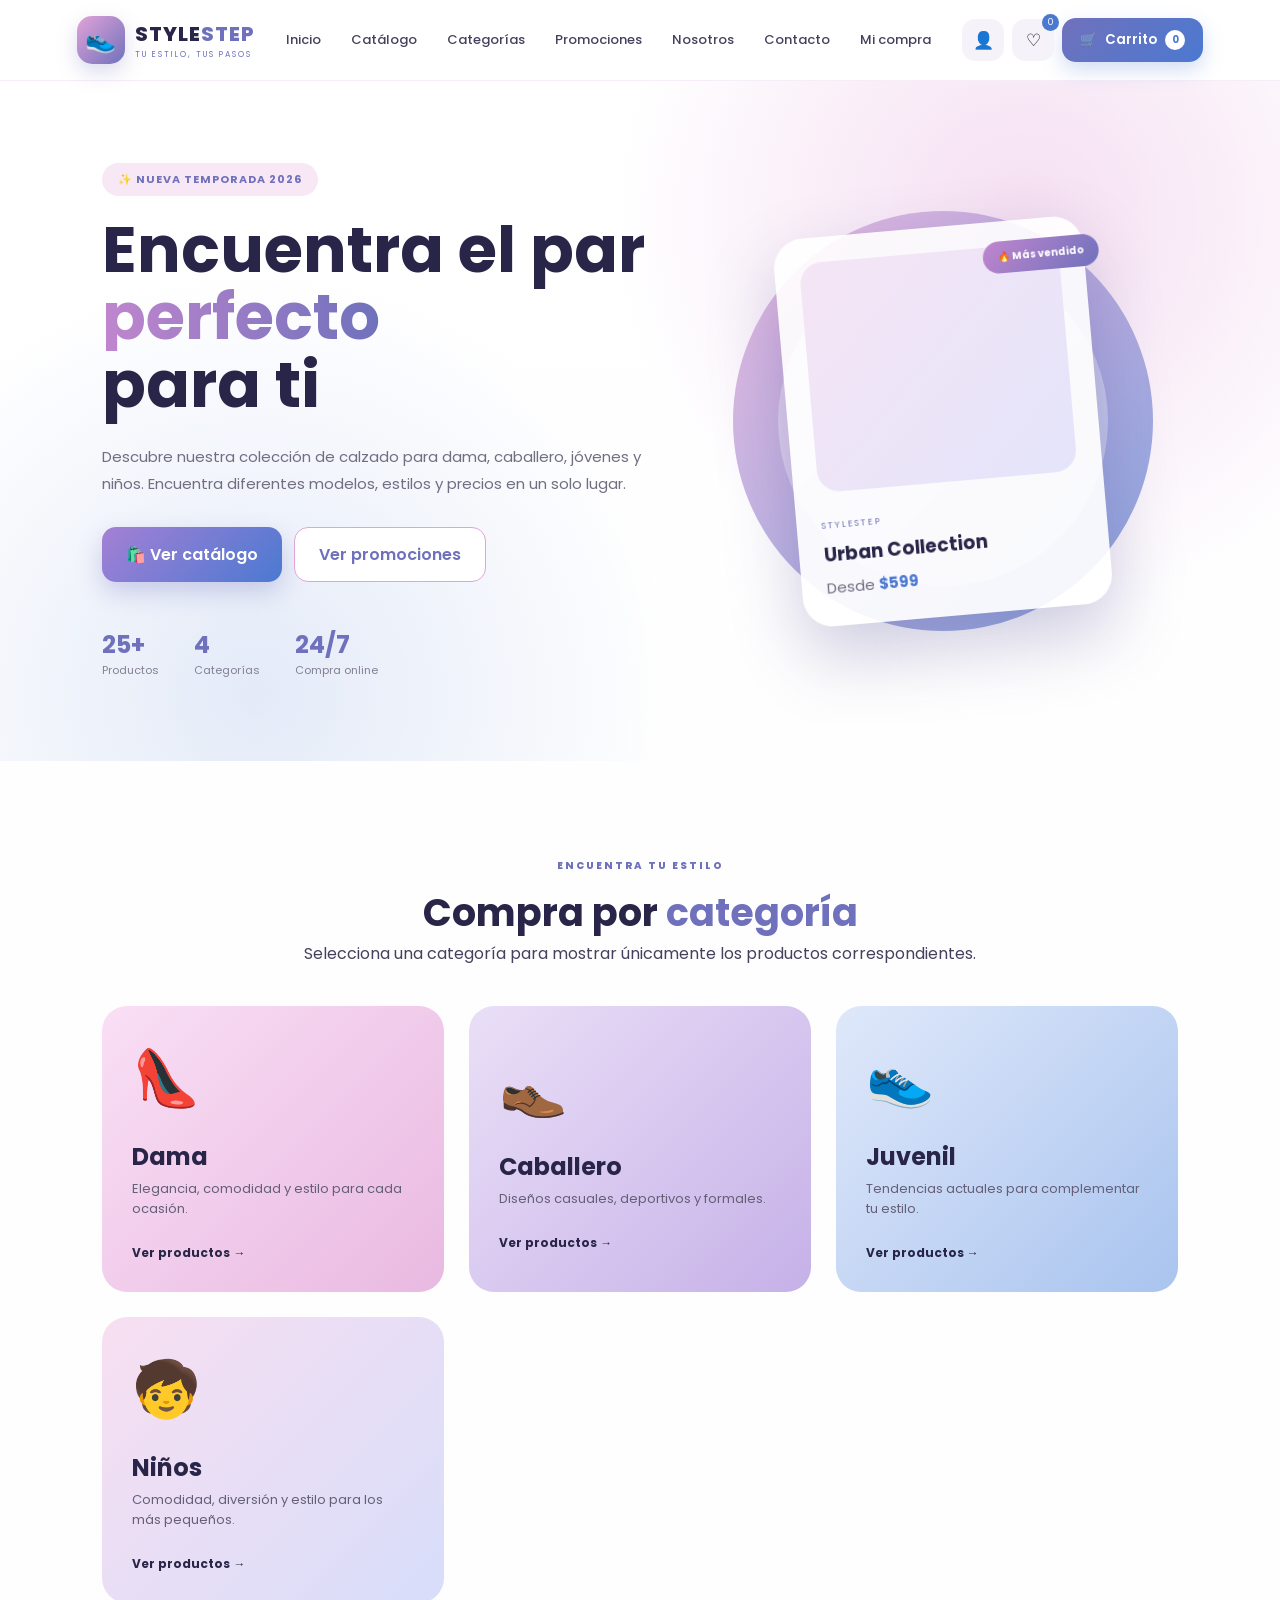
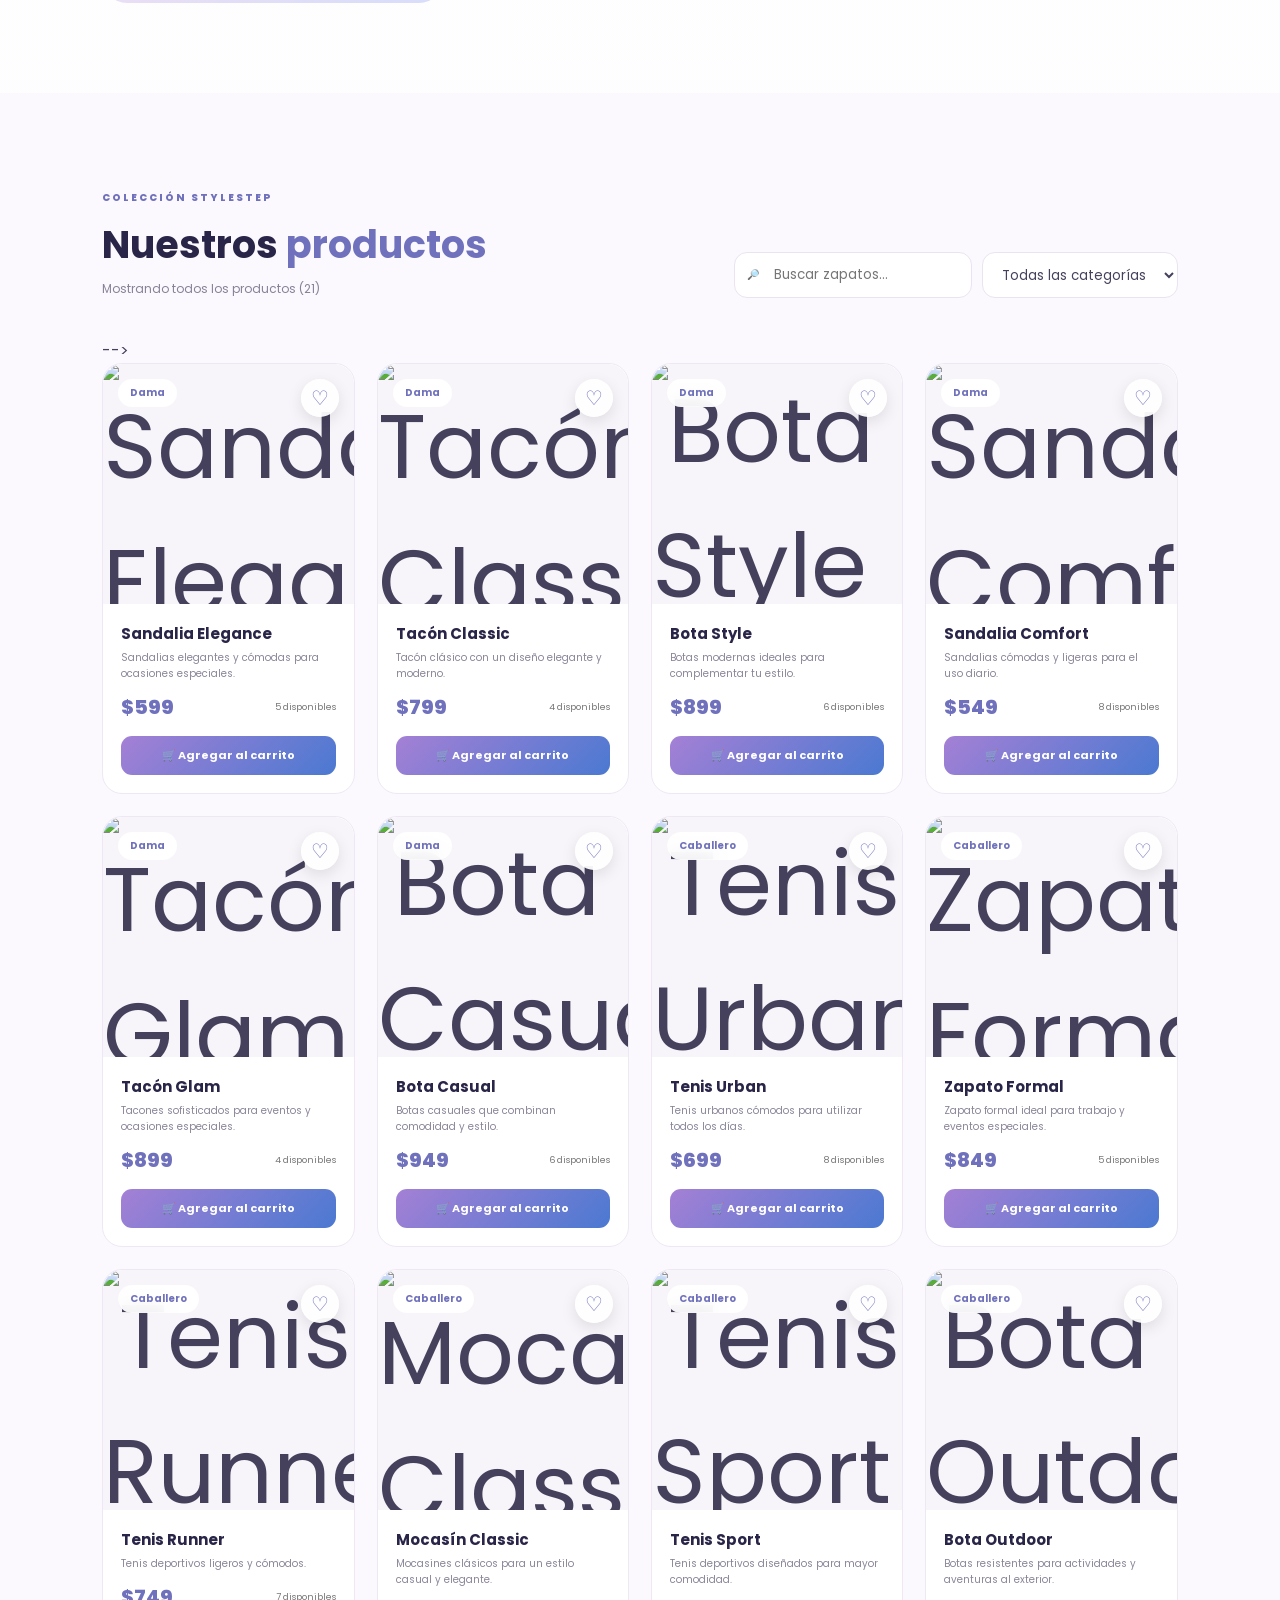
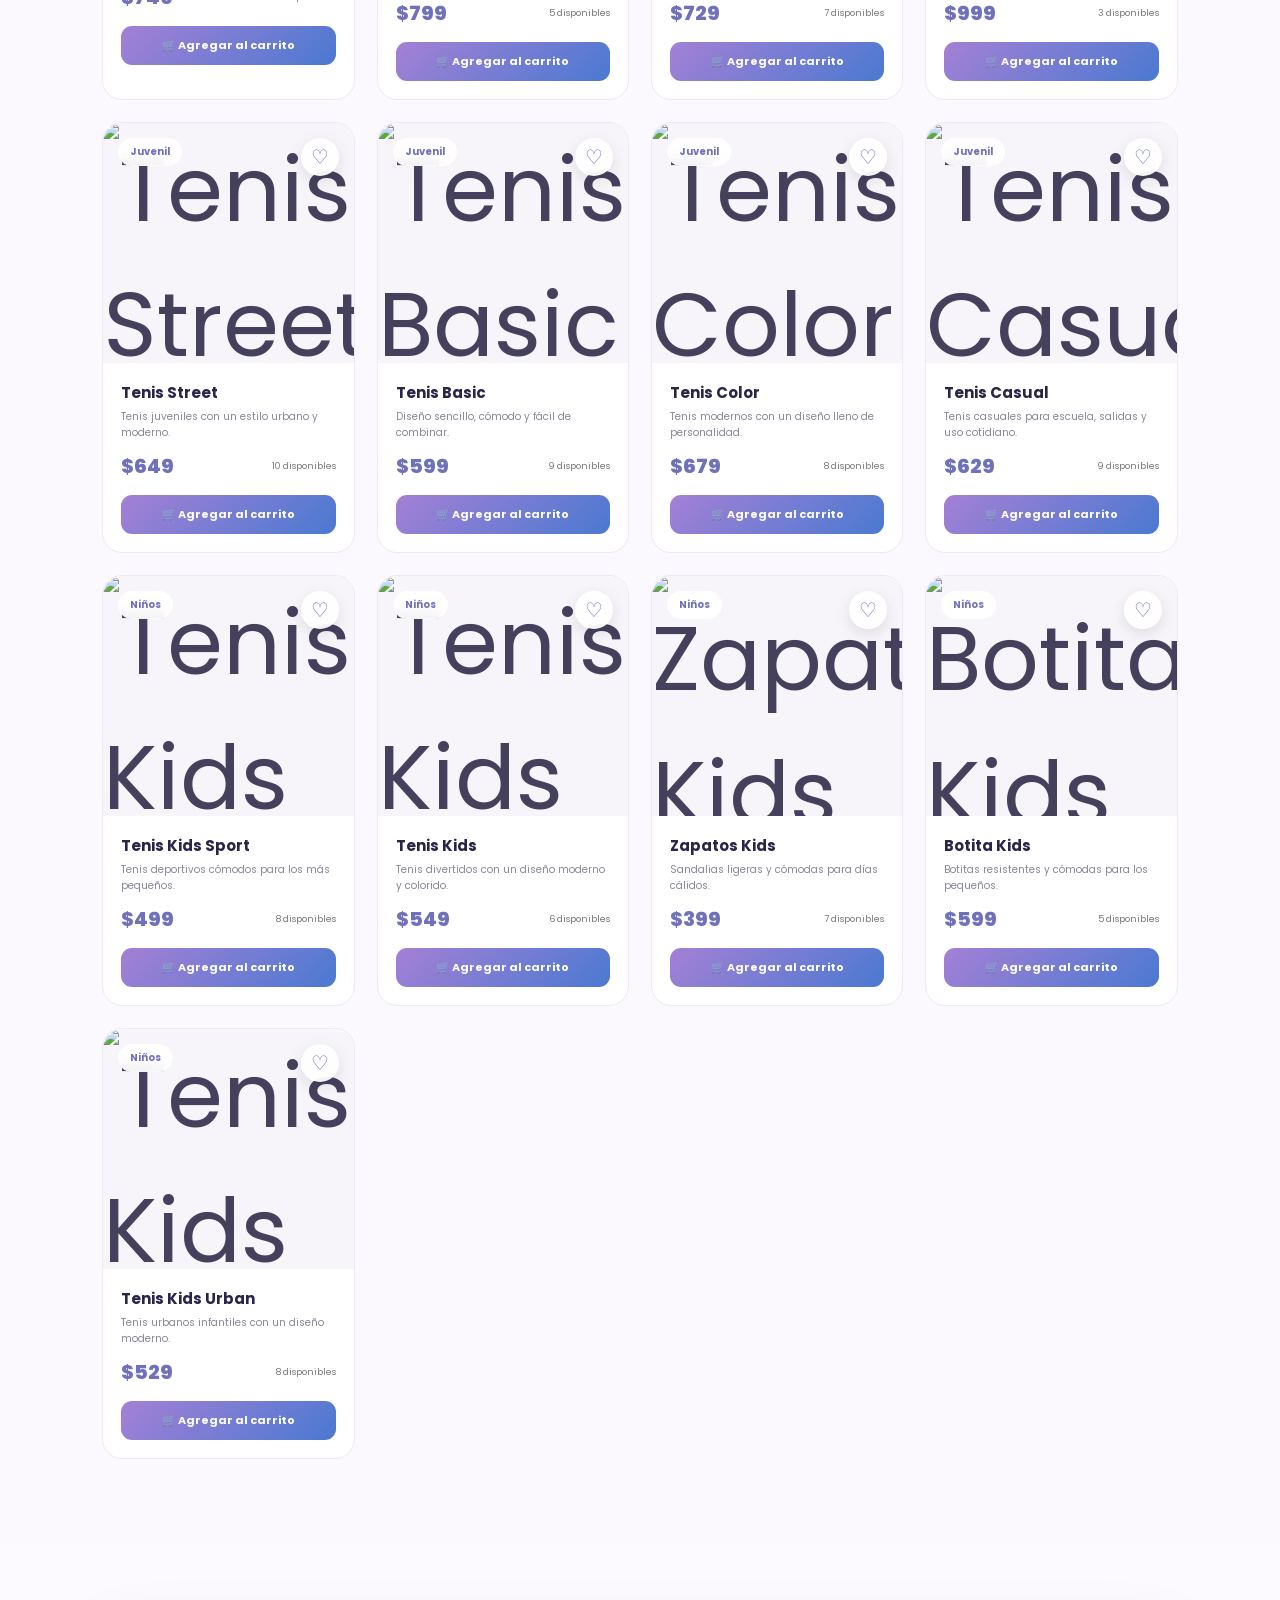
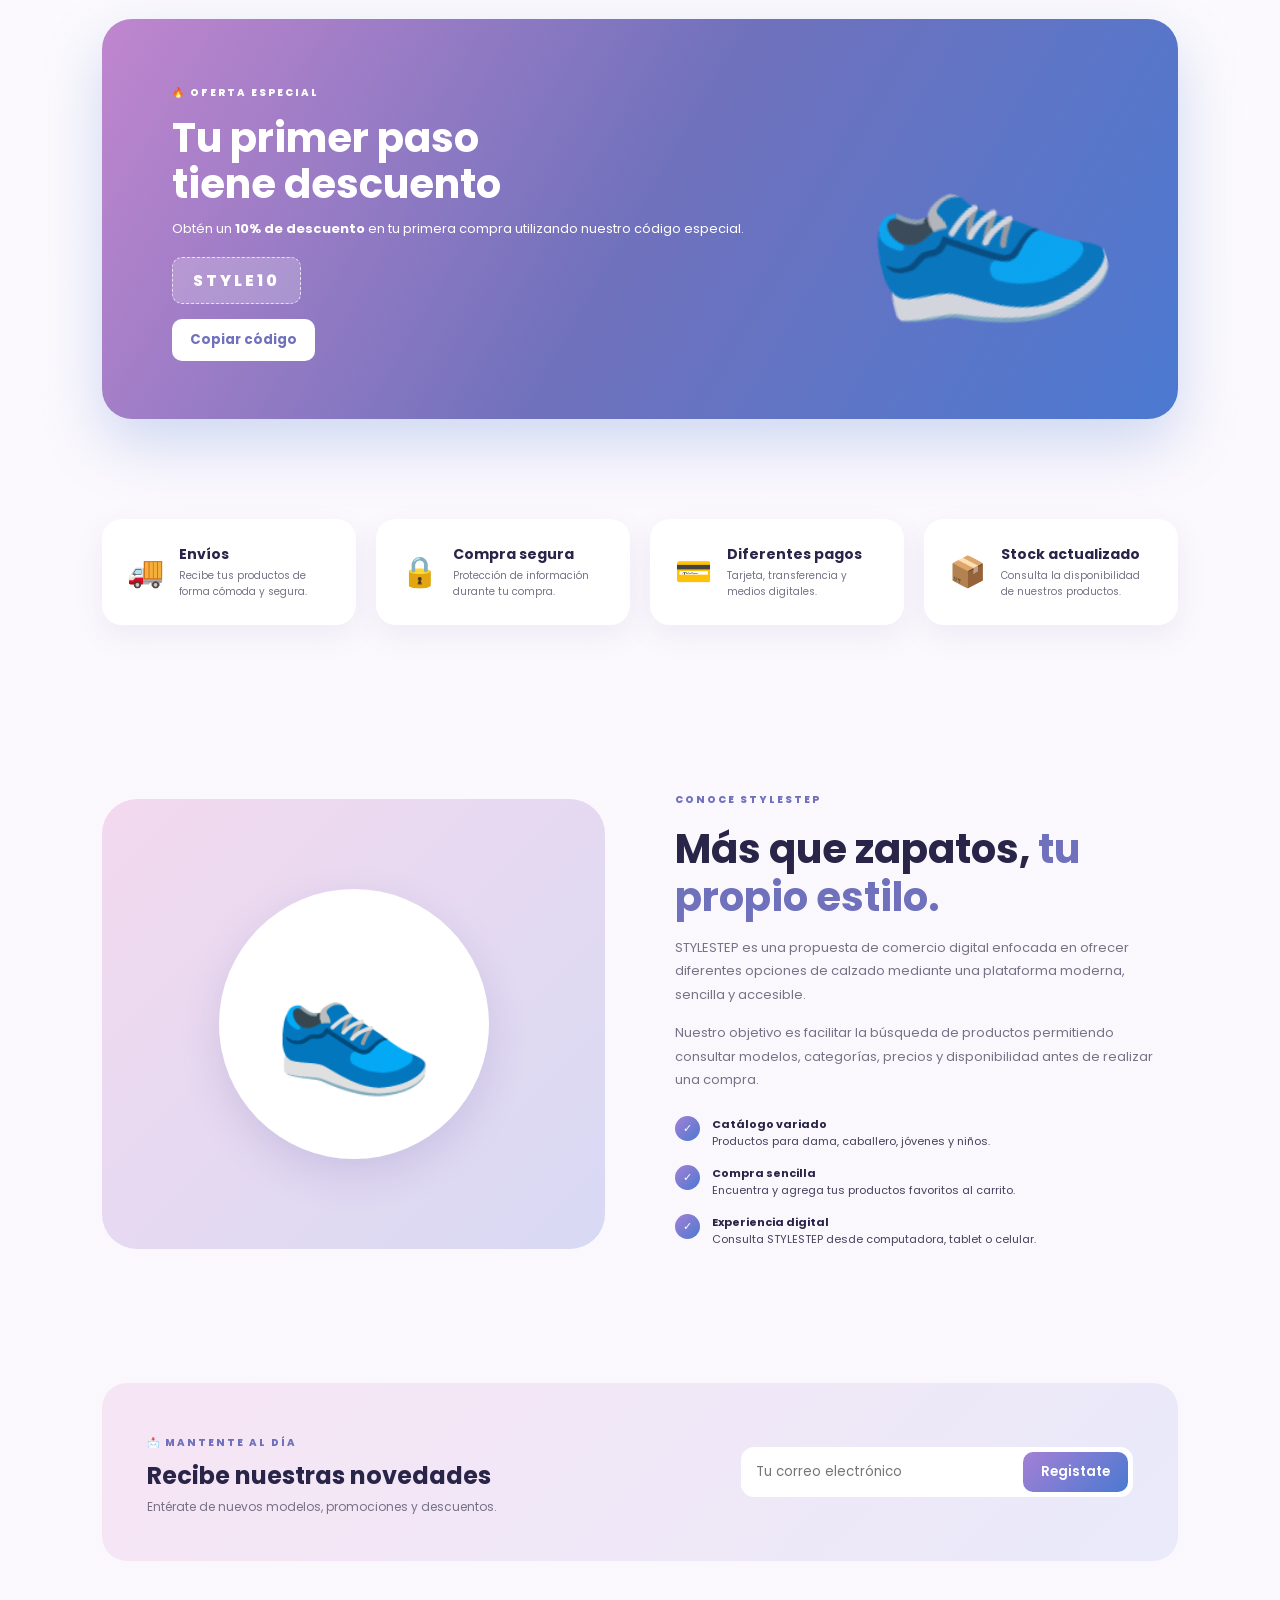
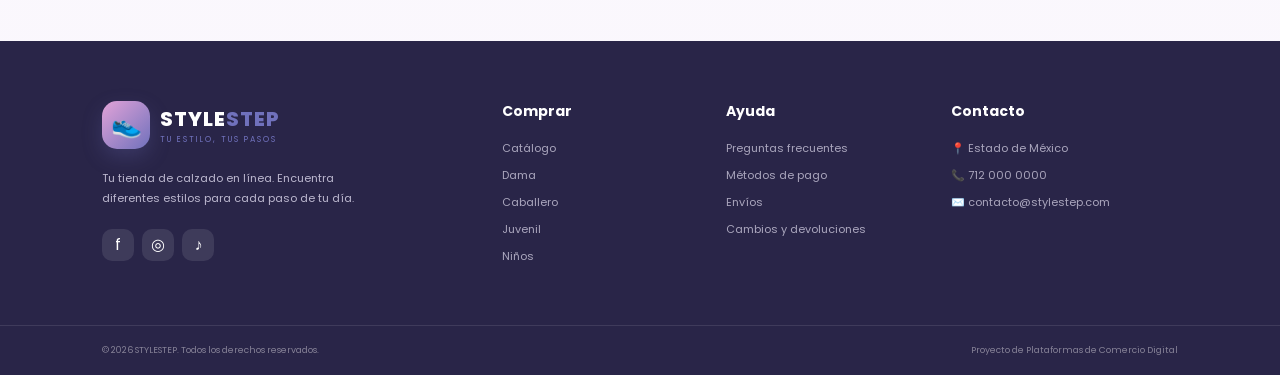
==== index.html @ c997a4f0 "Agrega seccion de seguimiento de compras" ====
<!DOCTYPE html>
<html lang="es">

<head>
    <meta charset="UTF-8">
    <meta name="viewport" content="width=device-width, initial-scale=1.0">

    <title>STYLESTEP | Tu estilo, tus pasos</title>

    <!-- CSS -->
    <link rel="stylesheet" href="style.css">

    <!-- Fuente -->
    <link rel="preconnect" href="https://fonts.googleapis.com">
    <link rel="preconnect" href="https://fonts.gstatic.com" crossorigin>

    <link
        href="https://fonts.googleapis.com/css2?family=Poppins:wght@300;400;500;600;700;800&display=swap"
        rel="stylesheet"
    >
</head>

<body>

<!-- HEADER -->

<header class="header">

    <div class="logo">

        <span class="logo-icon">
            👟
        </span>

        <div>
            <h1>
                STYLE<span>STEP</span>
            </h1>

            <small>
                TU ESTILO, TUS PASOS
            </small>
        </div>

    </div>

    <!-- MENÚ -->

    <nav class="menu">

        <a href="#inicio">
            Inicio
        </a>

        <a href="#catalogo"
           onclick="filtrarCategoria('Todos')">
            Catálogo
        </a>

        <a href="#categorias">
            Categorías
        </a>

        <a href="#promociones">
            Promociones
        </a>

        <a href="#nosotros">
            Nosotros
        </a>

        <a href="#contacto">
            Contacto
        </a>

        <a href="seguimiento.html">
            Mi compra
        </a>

    </nav>

    <!-- ACCIONES -->

    <div class="header-actions">

        <button
            class="icon-btn"
            onclick="mostrarCuenta()"
            title="Mi cuenta">
            👤
        </button>

        <button
            class="icon-btn"
            onclick="mostrarFavoritos()"
            title="Favoritos">
            ♡
            <span id="contadorFavoritos">
                0
            </span>

        </button>

        <button
            class="cart-btn"
            onclick="abrirCarrito()">
            🛒
            <span>
                Carrito
            </span>

            <b id="contadorCarrito">
                0
            </b>

        </button>

    </div>

</header>

<!--HERO / INICIO-->

<section class="hero" id="inicio">

    <div class="hero-content">

        <span class="hero-tag">
            ✨ NUEVA TEMPORADA 2026
        </span>

        <h2>

            Encuentra el par

            <span>
                perfecto
            </span>

            para ti

        </h2>

        <p>

            Descubre nuestra colección de calzado para dama,
            caballero, jóvenes y niños. Encuentra diferentes
            modelos, estilos y precios en un solo lugar.

        </p>

        <div class="hero-buttons">

            <a
                href="#catalogo"
                class="btn-primary"
                onclick="filtrarCategoria('Todos')">

                🛍️ Ver catálogo

            </a>

            <a
                href="#promociones"
                class="btn-secondary">

                Ver promociones

            </a>

        </div>

        <div class="hero-info">

            <div>

                <strong>
                    25+
                </strong>

                <span>
                    Productos
                </span>

            </div>

            <div>

                <strong>
                    4
                </strong>

                <span>
                    Categorías
                </span>

            </div>
            <div>

                <strong>
                    24/7
                </strong>

                <span>
                    Compra online
                </span>

            </div>

        </div>

    </div>

    <!-- IMAGEN PRINCIPAL -->

    <div class="hero-image">

        <div class="circle circle-one"></div>

        <div class="circle circle-two"></div>

        <div class="shoe-card">

            <span class="floating-tag">
                🔥 Más vendido
            </span>

            <div class="shoe-placeholder">

            </div>

            <div class="shoe-info">

                <small>
                    STYLESTEP
                </small>

                <h3>
                    Urban Collection
                </h3>

                <p>
                    Desde
                    <strong>
                        $599
                    </strong>
                </p>

            </div>

        </div>

    </div>

</section>

<!-- =====================================================
     CATEGORÍAS
===================================================== -->

<section
    class="categories"
    id="categorias">

    <div class="section-title">

        <span>
            ENCUENTRA TU ESTILO
        </span>

        <h2>

            Compra por

            <strong>
                categoría
            </strong>

        </h2>

        <p>
            Selecciona una categoría para mostrar únicamente
            los productos correspondientes.
        </p>

    </div>

    <div class="category-grid">

        <!-- ================= DAMA ================= -->

        <button
            class="category-card category-pink"
            onclick="filtrarCategoria('Dama')">

            <div class="category-icon">
                👠
            </div>

            <h3>
                Dama
            </h3>

            <p>
                Elegancia, comodidad y estilo
                para cada ocasión.
            </p>

            <span>
                Ver productos →
            </span>

        </button>

        <!-- ================= CABALLERO ================= -->

        <button
            class="category-card category-purple"
            onclick="filtrarCategoria('Caballero')">

            <div class="category-icon">
                👞
            </div>

            <h3>
                Caballero
            </h3>

            <p>
                Diseños casuales, deportivos
                y formales.
            </p>

            <span>
                Ver productos →
            </span>

        </button>

        <!-- ================= JUVENIL ================= -->

        <button
            class="category-card category-blue"
            onclick="filtrarCategoria('Juvenil')">

            <div class="category-icon">
                👟
            </div>

            <h3>
                Juvenil
            </h3>

            <p>
                Tendencias actuales para
                complementar tu estilo.
            </p>

            <span>
                Ver productos →
            </span>

        </button>

        <!-- ================= NIÑOS ================= -->

        <button
            class="category-card category-kids"
            onclick="filtrarCategoria('Niños')">

            <div class="category-icon">
                🧒
            </div>

            <h3>
                Niños
            </h3>

            <p>
                Comodidad, diversión y estilo
                para los más pequeños.
            </p>

            <span>
                Ver productos →
            </span>

        </button>


    </div>

</section>

<!-- =====================================================
     CATÁLOGO
===================================================== -->
<section
    class="catalog-section"
    id="catalogo">


    <div class="section-heading">

        <div>

            <span>
                COLECCIÓN STYLESTEP
            </span>

            <h2>

                Nuestros

                <strong>
                    productos
                </strong>

            </h2>

            <!-- Aquí JavaScript mostrará la categoría -->

            <p id="categoriaActual">

                Mostrando todos los productos

            </p>

        </div>

        <div class="catalog-tools">

            <!-- BUSCADOR -->

            <div class="search-box">

                <span>
                    🔎
                </span>

                <input
                    type="text"
                    id="buscador"
                    placeholder="Buscar zapatos..."
                    onkeyup="buscarProducto()"
                >

            </div>

            <!-- SELECT CATEGORÍAS -->

            <select
                id="filtroCategoria"
                onchange="filtrarProductos()">
                <option value="Todos">
                    Todas las categorías
                </option>


                <option value="Dama">
                    Dama
                </option>

                <option value="Caballero">
                    Caballero
                </option>


                <option value="Juvenil">
                    Juvenil
                </option>

                <option value="Niños">
                    Niños
                </option>

            </select>

        </div>

    </div>

    -->

    <div
        class="products-grid"
        id="productos">

    </div>

</section>

<!-- =====================================================
     PROMOCIONES
===================================================== -->

<section
    class="promo-section"
    id="promociones">


    <div class="promo-content">

        <span>
            🔥 OFERTA ESPECIAL
        </span>

        <h2>

            Tu primer paso

            <strong>
                tiene descuento
            </strong>

        </h2>

        <p>

            Obtén un

            <b>
                10% de descuento
            </b>

            en tu primera compra utilizando
            nuestro código especial.

        </p>

        <div class="promo-code">

            STYLE10

        </div>

        <button
            class="btn-white"
            onclick="copiarCodigo()">

            Copiar código

        </button>

    </div>


    <div class="promo-shape">

        👟

    </div>

</section>

<!-- =====================================================
     BENEFICIOS
===================================================== -->

<section class="beneficios">

    <div class="beneficio">

        <span>
            🚚
        </span>

        <div>

            <h3>
                Envíos
            </h3>

            <p>
                Recibe tus productos de forma
                cómoda y segura.
            </p>

        </div>

    </div>

    <div class="beneficio">

        <span>
            🔒
        </span>

        <div>

            <h3>
                Compra segura
            </h3>

            <p>
                Protección de información
                durante tu compra.
            </p>

        </div>

    </div>

    <div class="beneficio">

        <span>
            💳
        </span>

        <div>

            <h3>
                Diferentes pagos
            </h3>

            <p>
                Tarjeta, transferencia y
                medios digitales.
            </p>

        </div>

    </div>

    <div class="beneficio">

        <span>
            📦
        </span>

        <div>

            <h3>
                Stock actualizado
            </h3>

            <p>
                Consulta la disponibilidad
                de nuestros productos.
            </p>

        </div>

    </div>

</section>
<!-- =====================================================
     NOSOTROS
===================================================== -->
<section
    class="about-section"
    id="nosotros">

    <div class="about-image">

        <div class="about-circle">

            👟

        </div>

    </div>

    <div class="about-content">

        <span>
            CONOCE STYLESTEP
        </span>

        <h2>

            Más que zapatos,

            <strong>
                tu propio estilo.
            </strong>

        </h2>

        <p>

            STYLESTEP es una propuesta de comercio digital
            enfocada en ofrecer diferentes opciones de
            calzado mediante una plataforma moderna,
            sencilla y accesible.

        </p>
        <p>

            Nuestro objetivo es facilitar la búsqueda de
            productos permitiendo consultar modelos,
            categorías, precios y disponibilidad antes
            de realizar una compra.

        </p>

        <div class="about-features">

           <div>

                <span>
                    ✓
                </span>

                <p>

                    <strong>
                        Catálogo variado
                    </strong>

                    Productos para dama, caballero,
                    jóvenes y niños.

                </p>

            </div>

            <div>

                <span>
                    ✓
                </span>

                <p>

                    <strong>
                        Compra sencilla
                    </strong>

                    Encuentra y agrega tus productos
                    favoritos al carrito.

                </p>

            </div>
            <div>

                <span>
                    ✓
                </span>

                <p>

                    <strong>
                        Experiencia digital
                    </strong>

                    Consulta STYLESTEP desde computadora,
                    tablet o celular.

                </p>

            </div>


        </div>

    </div>

</section>
<!-- =====================================================
     NEWSLETTER
===================================================== -->

<section class="newsletter">

    <div>

        <span>
            📩 MANTENTE AL DÍA
        </span>

        <h2>
            Recibe nuestras novedades
        </h2>


        <p>

            Entérate de nuevos modelos,
            promociones y descuentos.

        </p>

    </div>

    <form
        onsubmit="suscribirse(event)">

        <input
            type="email"
            id="correoNewsletter"
            placeholder="Tu correo electrónico"
            required
        >
        <button type="submit">

            Registate 

        </button>

    </form>

</section>

<!-- =====================================================
     FOOTER
===================================================== -->

<footer id="contacto">

    <div class="footer-main">

        <!-- MARCA -->

        <div class="footer-brand">

            <div class="logo footer-logo">

                <span class="logo-icon">
                    👟
                </span>

                <div>

                    <h1>
                        STYLE<span>STEP</span>
                    </h1>

                    <small>
                        TU ESTILO, TUS PASOS
                    </small>

                </div>

            </div>
            <p>

                Tu tienda de calzado en línea.
                Encuentra diferentes estilos para
                cada paso de tu día.

            </p>
            <div class="socials">

                <a href="#" title="Facebook">
                    f
                </a>

                <a href="#" title="Instagram">
                    ◎
                </a>

                <a href="#" title="TikTok">
                    ♪
                </a>

            </div>
        </div>
        <!-- COMPRAR -->

        <div class="footer-column">

            <h3>
                Comprar
            </h3>

            <a
                href="#catalogo"
                onclick="filtrarCategoria('Todos')">

                Catálogo

            </a>

            <a
                href="#catalogo"
                onclick="filtrarCategoria('Dama')">

                Dama

            </a>
            <a
                href="#catalogo"
                onclick="filtrarCategoria('Caballero')">

                Caballero

            </a>
            <a
                href="#catalogo"
                onclick="filtrarCategoria('Juvenil')">

                Juvenil

            </a>
            <a
                href="#catalogo"
                onclick="filtrarCategoria('Niños')">

                Niños

            </a>

        </div>

        <!-- AYUDA -->

        <div class="footer-column">

            <h3>
                Ayuda
            </h3>

            <a href="#">
                Preguntas frecuentes
            </a>

            <a href="#">
                Métodos de pago
            </a>

            <a href="#">
                Envíos
            </a>

            <a href="#">
                Cambios y devoluciones
            </a>

        </div>
        <!-- CONTACTO -->

        <div class="footer-column">

            <h3>
                Contacto
            </h3>

            <p>
                📍 Estado de México
            </p>

            <p>
                📞 712 000 0000
            </p>

            <p>
                ✉️ contacto@stylestep.com
            </p>

        </div>
    </div>

    <div class="footer-bottom">

        <p>

            © 2026 STYLESTEP.
            Todos los derechos reservados.

        </p>

        <p>

            Proyecto de Plataformas
            de Comercio Digital

        </p>

    </div>


</footer>
<!-- =====================================================
     FONDO OSCURO DEL CARRITO
===================================================== -->
<div
    class="overlay"
    id="overlay"
    onclick="cerrarCarrito()">

</div>
<aside
    class="cart-sidebar"
    id="cartSidebar">


    <div class="cart-header">
        <div>

            <span>
                🛒
            </span>

            <h2>
                Mi carrito
            </h2>

        </div>


        <button
            onclick="cerrarCarrito()">

            ×

        </button>
    </div>

    <div
        class="cart-items"
        id="cartItems">

        <div class="empty-cart">

            <span>
                🛒
            </span>

            <h3>
                Tu carrito está vacío
            </h3>

            <p>
                Agrega algunos productos para comenzar.
            </p>

        </div>

    </div>

    <div class="cart-footer">
        <div class="cart-total">

            <span>
                Total
            </span>

            <strong id="cartTotal">
                $0.00
            </strong>

        </div>
        <button
            class="checkout-btn"
            onclick="finalizarCompra()">

            Continuar compra →

        </button>
    </div>
</aside>
<!-- =====================================================
     MODAL CUENTA
===================================================== -->
<div class="modal" id="modalCuenta">
  <div class="modal-content cuenta-modal">
    <button class="modal-close" onclick="cerrarCuenta()" aria-label="Cerrar">×</button>
    <div class="modal-icon">👤</div>
    <h2>Mi cuenta</h2>
    <p id="cuentaDescripcion">Crea tu cuenta o inicia sesión para consultar tus compras.</p>

    <div id="cuentaAcceso">
      <div class="cuenta-tabs">
        <button type="button" class="cuenta-tab active" id="tabLogin" onclick="mostrarFormularioCuenta('login')">Iniciar sesión</button>
        <button type="button" class="cuenta-tab" id="tabRegistro" onclick="mostrarFormularioCuenta('registro')">Crear cuenta</button>
      </div>
      <form id="formLogin" class="cuenta-form" onsubmit="iniciarSesion(event)">
        <input id="loginCorreo" type="email" placeholder="Correo electrónico" autocomplete="email" required>
        <input id="loginPassword" type="password" placeholder="Contraseña" autocomplete="current-password" required>
        <button class="btn-primary full" type="submit">Iniciar sesión</button>
      </form>
      <form id="formRegistro" class="cuenta-form" hidden onsubmit="registrarCuenta(event)">
        <input id="registroNombre" type="text" placeholder="Nombre completo" autocomplete="name" required minlength="2">
        <input id="registroCorreo" type="email" placeholder="Correo electrónico" autocomplete="email" required>
        <input id="registroPassword" type="password" placeholder="Crea una contraseña (mínimo 6 caracteres)" autocomplete="new-password" required minlength="6">
        <input id="registroPasswordConfirmar" type="password" placeholder="Confirma tu contraseña" autocomplete="new-password" required minlength="6">
        <button class="btn-primary full" type="submit">Crear mi cuenta</button>
      </form>
      <p id="mensajeCuenta" class="mensaje-cuenta" role="status" aria-live="polite"></p>
    </div>

    <section id="cuentaPerfil" hidden>
      <div class="cuenta-bienvenida"><span>✓</span><div><strong id="perfilNombre"></strong><small id="perfilCorreo"></small></div></div>
      <div class="cuenta-perfil-acciones"><button type="button" class="btn-primary" onclick="cerrarSesion()">Cerrar sesión</button></div>
      <h3>Mis pedidos</h3>
      <div id="listaPedidosCuenta" class="lista-pedidos-cuenta"></div>
    </section>
  </div>
</div>
<!-- =====================================================
     CHECKOUT / FINALIZAR COMPRA
===================================================== -->
<div class="modal-checkout" id="modalCheckout">

    <div class="checkout-container">

        <!-- CERRAR -->
        <button
            type="button"
            class="checkout-cerrar"
            onclick="cerrarCheckout()">
            &times;
        </button>
        <!-- ENCABEZADO -->
        <div class="checkout-header">

            <span class="checkout-marca">
                👟 STYLESTEP
            </span>

            <h2>
                Finalizar compra
            </h2>

            <p>
                Completa tus datos para registrar tu pedido.
            </p>

        </div>

        <!-- CONTENIDO -->
        <div class="checkout-grid">

            <!-- ==========================
                 COLUMNA IZQUIERDA
            =========================== -->

            <div class="checkout-formulario">

                <h3>
                    1. Datos del cliente
                </h3>
                <div class="campo-doble">

                    <div class="campo">

                        <label for="checkoutNombre">
                            Nombre *
                        </label>

                        <input
                            type="text"
                            id="checkoutNombre"
                            placeholder="Tu nombre">

                    </div>


                    <div class="campo">

                        <label for="checkoutApellidos">
                            Apellidos *
                        </label>

                        <input
                            type="text"
                            id="checkoutApellidos"
                            placeholder="Tus apellidos">

                    </div>

                </div>
                <div class="campo">

                    <label for="checkoutCorreo">
                        Correo electrónico *
                    </label>

                    <input
                        type="email"
                        id="checkoutCorreo"
                        placeholder="correo@ejemplo.com">

                </div>

                <div class="campo">

                    <label for="checkoutTelefono">
                        Teléfono *
                    </label>

                    <input
                        type="tel"
                        id="checkoutTelefono"
                        placeholder="712 000 0000">

                </div>

                <!-- ==========================
                     DATOS DE ENVÍO
                =========================== -->

                <h3>
                    2. Datos de envío
                </h3>

                <div class="campo">

                    <label for="checkoutDireccion">
                        Dirección *
                    </label>

                    <input
                        type="text"
                        id="checkoutDireccion"
                        placeholder="Calle, número y colonia">

                </div>

                <div class="campo-doble">

                    <div class="campo">

                        <label for="checkoutMunicipio">
                            Municipio *
                        </label>

                        <input
                            type="text"
                            id="checkoutMunicipio"
                            placeholder="Municipio">

                    </div>

                    <div class="campo">

                        <label for="checkoutCP">
                            Código postal *
                        </label>

                        <input
                            type="text"
                            id="checkoutCP"
                            maxlength="5"
                            placeholder="00000">

                    </div>

                </div>

                <!-- ==========================
                     MÉTODOS DE PAGO
                =========================== -->

                <h3>
                    3. Método de pago
                </h3>

                <!-- TARJETA -->

                <label class="metodo-pago">

                    <input
                        type="radio"
                        name="metodoPago"
                        value="Tarjeta"
                        checked>

                    <div class="metodo-info">

                        <span class="metodo-icono">
                            💳
                        </span>

                        <div>

                            <strong>
                                Tarjeta
                            </strong>

                            <small>
                                Crédito o débito
                            </small>

                        </div>

                    </div>

                </label>

                <!-- TRANSFERENCIA -->

                <label class="metodo-pago">

                    <input
                        type="radio"
                        name="metodoPago"
                        value="Transferencia">

                    <div class="metodo-info">

                        <span class="metodo-icono">
                            🏦
                        </span>

                        <div>

                            <strong>
                                Transferencia
                            </strong>

                            <small>
                                Transferencia bancaria
                            </small>

                        </div>

                    </div>

                </label>



                <!-- CONTRA ENTREGA -->

                <label class="metodo-pago">

                    <input
                        type="radio"
                        name="metodoPago"
                        value="Contra entrega">

                    <div class="metodo-info">

                        <span class="metodo-icono">
                            💵
                        </span>

                        <div>

                            <strong>
                                Contra entrega
                            </strong>

                            <small>
                                Paga al recibir tu pedido
                            </small>

                        </div>

                    </div>

                </label>



                <!-- SEGURIDAD -->

                <div class="aviso-seguridad">

                    🔒

                    <div>

                        <strong>
                            Compra segura
                        </strong>

                        <p>
                            Esta es una demostración académica.
                            STYLESTEP no solicita ni almacena
                            datos bancarios reales.
                        </p>

                    </div>

                </div>

            </div>



            <!-- ==========================
                 COLUMNA DERECHA
            =========================== -->

            <div class="checkout-resumen">

                <h3>
                    Resumen del pedido
                </h3>


                <!-- PRODUCTOS DEL CARRITO -->

                <div id="checkoutProductos">

                </div>



                <!-- CUPÓN -->

                <div class="cupon-checkout">

                    <label for="checkoutCupon">
                        Código promocional
                    </label>


                    <div class="cupon-input">

                        <input
                            type="text"
                            id="checkoutCupon"
                            placeholder="Ej. STYLE10">

                        <button
                            type="button"
                            onclick="aplicarCupon()">

                            Aplicar

                        </button>

                    </div>


                    <small id="mensajeCupon">

                    </small>

                </div>



                <!-- TOTALES -->

                <div class="checkout-totales">

                    <p>

                        <span>
                            Subtotal
                        </span>

                        <strong id="checkoutSubtotal">
                            $0.00
                        </strong>

                    </p>


                    <p>

                        <span>
                            Envío
                        </span>

                        <strong id="checkoutEnvio">
                            $99.00
                        </strong>

                    </p>


                    <p
                        id="filaDescuento"
                        style="display:none;">

                        <span>
                            Descuento STYLE10
                        </span>

                        <strong id="checkoutDescuento">
                            -$0.00
                        </strong>

                    </p>


                    <hr>


                    <p class="checkout-total-final">

                        <span>
                            Total
                        </span>

                        <strong id="checkoutTotal">
                            $0.00
                        </strong>

                    </p>

                </div>



                <!-- CONFIRMAR -->

                <button
                    type="button"
                    class="btn-confirmar-pedido"
                    onclick="confirmarPedido()">

                    🔒 Confirmar pedido

                </button>


                <p class="checkout-terminos">

                    Al confirmar aceptas los términos y
                    condiciones de STYLESTEP.

                </p>

            </div>

        </div>

    </div>

</div>

<!-- =====================================================
     COMPRA EXITOSA
===================================================== -->

<div class="modal-compra-exitosa" id="modalCompraExitosa">

    <div class="compra-exitosa">

        <div class="check-exitoso">
            ✓
        </div>

        <h2>¡Pedido confirmado!</h2>

        <p>
            Gracias por comprar en
            <strong>STYLESTEP</strong>.
        </p>

        <div class="numero-pedido">
            Pedido
            <strong id="numeroPedido">
                #ST0000
            </strong>
        </div>

        <p>
            Hemos registrado correctamente tu compra.
        </p>

        <button onclick="window.location.href='seguimiento.html'">
            Ver seguimiento de mi compra
        </button>

        <button onclick="cerrarCompraExitosa()">
            Seguir comprando
        </button>

    </div>

</div>
<script src="./script.js?v=102"></script>


</body>

</html>
---- style.css ----
/* =====================================================
   STYLESTEP
   PALETA PRINCIPAL
===================================================== */

:root {

    --color-1: #E2A3D8;
    --color-2: #C086CE;
    --color-3: #A480D5;
    --color-4: #7071BC;
    --color-5: #4B79D1;

    --dark: #292548;
    --text: #45415d;
    --white: #ffffff;
    --light: #f8f5fc;

    --shadow: 0 15px 40px rgba(75, 65, 150, .15);

    --radius: 20px;

}


/* =====================================================
   GENERAL
===================================================== */

* {
    margin: 0;
    padding: 0;
    box-sizing: border-box;
}

html {
    scroll-behavior: smooth;
}

body {

    font-family: 'Poppins', sans-serif;

    background:
        linear-gradient(
            180deg,
            #ffffff 0%,
            #faf7fd 100%
        );

    color: var(--text);

}

button,
input,
select {
    font-family: inherit;
}

button {
    cursor: pointer;
}

a {
    text-decoration: none;
    color: inherit;
}


/* =====================================================
   HEADER
===================================================== */

.header {

    position: sticky;
    top: 0;
    z-index: 1000;

    width: 100%;

    display: flex;
    align-items: center;
    justify-content: space-between;

    padding: 16px 6%;

    background: rgba(255,255,255,.94);

    backdrop-filter: blur(15px);

    border-bottom: 1px solid rgba(192,134,206,.15);

}

.logo {

    display: flex;
    align-items: center;
    gap: 10px;

}

.logo-icon {

    width: 48px;
    height: 48px;

    display: flex;
    align-items: center;
    justify-content: center;

    background:
        linear-gradient(
            135deg,
            var(--color-1),
            var(--color-4)
        );

    border-radius: 15px;

    font-size: 25px;

    box-shadow:
        0 8px 20px rgba(112,113,188,.25);

}

.logo h1 {

    font-size: 20px;

    color: var(--dark);

    font-weight: 800;

    letter-spacing: 1px;

}

.logo h1 span {
    color: var(--color-4);
}

.logo small {

    display: block;

    font-size: 8px;

    color: var(--color-4);

    letter-spacing: 2px;

}

.menu {

    display: flex;
    gap: 30px;

}

.menu a {

    font-size: 13px;

    font-weight: 500;

    color: var(--text);

    position: relative;

    transition: .3s;

}

.menu a::after {

    content: "";

    position: absolute;

    bottom: -7px;
    left: 0;

    width: 0;
    height: 2px;

    background:
        linear-gradient(
            90deg,
            var(--color-2),
            var(--color-5)
        );

    transition: .3s;

}

.menu a:hover {

    color: var(--color-4);

}

.menu a:hover::after {

    width: 100%;

}


.header-actions {

    display: flex;
    align-items: center;
    gap: 8px;

}

.icon-btn {

    position: relative;

    border: none;

    background: #f6f2fa;

    width: 42px;
    height: 42px;

    border-radius: 13px;

    font-size: 17px;

    transition: .3s;

}

.icon-btn:hover {

    background: var(--color-1);

    transform: translateY(-2px);

}

.icon-btn span {

    position: absolute;

    top: -5px;
    right: -5px;

    background: var(--color-5);

    color: white;

    font-size: 9px;

    width: 17px;
    height: 17px;

    display: flex;
    align-items: center;
    justify-content: center;

    border-radius: 50%;

}

.cart-btn {

    border: none;

    padding: 12px 18px;

    border-radius: 14px;

    background:
        linear-gradient(
            135deg,
            var(--color-4),
            var(--color-5)
        );

    color: white;

    display: flex;
    align-items: center;
    gap: 8px;

    font-weight: 600;

    box-shadow:
        0 8px 20px rgba(75,121,209,.25);

    transition: .3s;

}

.cart-btn:hover {

    transform: translateY(-3px);

    box-shadow:
        0 12px 25px rgba(75,121,209,.35);

}

.cart-btn b {

    background: white;

    color: var(--color-5);

    width: 20px;
    height: 20px;

    display: flex;
    align-items: center;
    justify-content: center;

    border-radius: 50%;

    font-size: 10px;

}


/* =====================================================
   HERO
===================================================== */

.hero {

    min-height: 680px;

    display: flex;

    align-items: center;

    justify-content: space-between;

    padding: 70px 8%;

    position: relative;

    overflow: hidden;

    background:

        radial-gradient(
            circle at 80% 20%,
            rgba(226,163,216,.35),
            transparent 35%
        ),

        radial-gradient(
            circle at 20% 90%,
            rgba(75,121,209,.15),
            transparent 35%
        );

}

.hero-content {

    max-width: 620px;

    position: relative;

    z-index: 2;

}

.hero-tag {

    display: inline-block;

    padding: 8px 16px;

    background: rgba(226,163,216,.25);

    color: var(--color-4);

    border-radius: 30px;

    font-size: 11px;

    font-weight: 700;

    letter-spacing: 1px;

    margin-bottom: 20px;

}

.hero h2 {

    font-size: clamp(42px, 5vw, 72px);

    line-height: 1.05;

    color: var(--dark);

    margin-bottom: 25px;

}

.hero h2 span {

    display: block;

    background:

        linear-gradient(
            90deg,
            var(--color-2),
            var(--color-4),
            var(--color-5)
        );

    -webkit-background-clip: text;

    background-clip: text;

    color: transparent;

}

.hero p {

    max-width: 550px;

    line-height: 1.8;

    font-size: 15px;

    color: #716d82;

    margin-bottom: 30px;

}

.hero-buttons {

    display: flex;
    gap: 12px;

}

.btn-primary {

    display: inline-flex;

    align-items: center;
    justify-content: center;

    padding: 14px 24px;

    border: none;

    border-radius: 14px;

    color: white;

    font-weight: 600;

    background:

        linear-gradient(
            135deg,
            var(--color-3),
            var(--color-5)
        );

    box-shadow:
        0 10px 25px rgba(112,113,188,.3);

    transition: .3s;

}

.btn-primary:hover {

    transform: translateY(-3px);

}

.btn-secondary {

    display: inline-flex;

    align-items: center;

    padding: 14px 24px;

    border-radius: 14px;

    color: var(--color-4);

    background: white;

    border: 1px solid var(--color-1);

    font-weight: 600;

    transition: .3s;

}

.btn-secondary:hover {

    background: var(--color-1);

    color: var(--dark);

}

.hero-info {

    display: flex;

    gap: 35px;

    margin-top: 45px;

}

.hero-info div {

    display: flex;

    flex-direction: column;

}

.hero-info strong {

    font-size: 24px;

    color: var(--color-4);

}

.hero-info span {

    font-size: 11px;

    color: #858096;

}


/* HERO IMAGE */

.hero-image {

    width: 470px;
    height: 470px;

    position: relative;

    display: flex;

    align-items: center;
    justify-content: center;

}

.circle {

    position: absolute;

    border-radius: 50%;

}

.circle-one {

    width: 420px;
    height: 420px;

    background:

        linear-gradient(
            135deg,
            rgba(226,163,216,.7),
            rgba(75,121,209,.65)
        );

}

.circle-two {

    width: 330px;
    height: 330px;

    background: rgba(255,255,255,.35);

    backdrop-filter: blur(5px);

}

.shoe-card {

    position: relative;

    z-index: 5;

    width: 310px;

    background: rgba(255,255,255,.9);

    padding: 25px;

    border-radius: 30px;

    box-shadow:
        0 30px 70px rgba(60,50,130,.25);

    transform: rotate(-5deg);

}

.shoe-placeholder {

    height: 230px;

    display: flex;

    align-items: center;
    justify-content: center;

    font-size: 150px;

    background:
        linear-gradient(
            135deg,
            #f5e5f5,
            #e4e4fa
        );

    border-radius: 22px;

}

.floating-tag {

    position: absolute;

    top: 20px;
    right: -15px;

    background:
        linear-gradient(
            135deg,
            var(--color-2),
            var(--color-4)
        );

    color: white;

    padding: 8px 15px;

    border-radius: 20px;

    font-size: 10px;

    font-weight: 700;

    z-index: 10;

}

.shoe-info {

    padding-top: 18px;

}

.shoe-info small {

    color: var(--color-4);

    font-size: 9px;

    letter-spacing: 2px;

}

.shoe-info h3 {

    color: var(--dark);

    margin: 5px 0;

}

.shoe-info p {

    margin: 0;

}

.shoe-info strong {

    color: var(--color-5);

}


/* =====================================================
   SECCIONES
===================================================== */

.categories,
.catalog-section,
.about-section {

    padding: 90px 8%;

}

.section-title {

    text-align: center;

    margin-bottom: 40px;

}

.section-title > span,
.section-heading span,
.about-content > span,
.newsletter span {

    color: var(--color-4);

    font-size: 10px;

    font-weight: 800;

    letter-spacing: 2px;

}

.section-title h2,
.section-heading h2,
.about-content h2 {

    font-size: 38px;

    color: var(--dark);

    margin-top: 8px;

}

.section-title strong,
.section-heading strong,
.about-content strong {

    color: var(--color-4);

}


/* =====================================================
   CATEGORIAS
===================================================== */

.category-grid {

    display: grid;

    grid-template-columns:
        repeat(3, 1fr);

    gap: 25px;

}

.category-card {

    border: none;

    text-align: left;

    padding: 30px;

    border-radius: 25px;

    position: relative;

    overflow: hidden;

    transition: .35s;

    color: var(--dark);

}

.category-card:hover {

    transform: translateY(-8px);

    box-shadow: var(--shadow);

}

.category-pink {

    background:
        linear-gradient(
            135deg,
            #f9dff5,
            #e9b9e1
        );

}

.category-purple {

    background:
        linear-gradient(
            135deg,
            #eadff7,
            #c6b1e8
        );

}

.category-blue {

    background:
        linear-gradient(
            135deg,
            #dfe8fa,
            #a9c4ef
        );

}

.category-icon {

    font-size: 55px;

    margin-bottom: 20px;

}

.category-card h3 {

    font-size: 24px;

    margin-bottom: 5px;

}

.category-card p {

    font-size: 13px;

    color: #655f78;

}

.category-card span {

    display: block;

    margin-top: 25px;

    font-size: 12px;

    font-weight: 700;

}


/* =====================================================
   CATALOGO
===================================================== */

.catalog-section {

    background: #fbf9fd;

}

.section-heading {

    display: flex;

    align-items: end;

    justify-content: space-between;

    gap: 30px;

    margin-bottom: 40px;

}

.catalog-tools {

    display: flex;

    gap: 10px;

}

.search-box {

    display: flex;

    align-items: center;

    gap: 8px;

    background: white;

    border: 1px solid #ebe3f2;

    border-radius: 13px;

    padding: 0 12px;

}

.search-box input {

    border: none;

    outline: none;

    padding: 12px 5px;

    width: 190px;

}

.catalog-tools select {

    border: 1px solid #ebe3f2;

    background: white;

    border-radius: 13px;

    padding: 0 15px;

    color: var(--text);

    outline: none;

}

.products-grid {

    display: grid;

    grid-template-columns:
        repeat(4, 1fr);

    gap: 22px;

}

.product-card {

    background: white;

    border-radius: 20px;

    overflow: hidden;

    position: relative;

    border: 1px solid #eee8f4;

    transition: .35s;

}

.product-card:hover {

    transform: translateY(-7px);

    box-shadow: var(--shadow);

}

.product-image {

    height: 220px;

    display: flex;

    align-items: center;
    justify-content: center;

    background:
        linear-gradient(
            135deg,
            #f5e5f4,
            #e8e8fa
        );

    font-size: 90px;

    position: relative;

}

.product-favorite {

    position: absolute;

    top: 12px;
    right: 12px;

    width: 34px;
    height: 34px;

    border: none;

    background: white;

    border-radius: 50%;

    font-size: 18px;

    box-shadow: 0 4px 15px rgba(0,0,0,.08);

}

.product-favorite.active {

    color: #c35dba;

}

.product-category {

    position: absolute;

    top: 12px;
    left: 12px;

    background: rgba(255,255,255,.9);

    padding: 5px 9px;

    border-radius: 10px;

    font-size: 9px;

    font-weight: 700;

    color: var(--color-4);

}

.product-content {

    padding: 18px;

}

.product-content h3 {

    color: var(--dark);

    font-size: 15px;

    margin-bottom: 5px;

}

.product-description {

    color: #8b8699;

    font-size: 10px;

    margin-bottom: 10px;

}

.product-meta {

    display: flex;

    justify-content: space-between;

    align-items: center;

    margin-bottom: 14px;

}

.product-price {

    color: var(--color-4);

    font-size: 20px;

    font-weight: 800;

}

.stock {

    font-size: 9px;

    color: #777;

}

.add-cart {

    width: 100%;

    padding: 11px;

    border: none;

    border-radius: 11px;

    background:

        linear-gradient(
            135deg,
            var(--color-3),
            var(--color-5)
        );

    color: white;

    font-size: 11px;

    font-weight: 700;

    transition: .3s;

}

.add-cart:hover {

    transform: translateY(-2px);

}


/* =====================================================
   PROMOCION
===================================================== */

.promo-section {

    margin: 70px 8%;

    min-height: 330px;

    border-radius: 30px;

    padding: 50px 70px;

    display: flex;

    align-items: center;

    justify-content: space-between;

    overflow: hidden;

    position: relative;

    color: white;

    background:

        linear-gradient(
            120deg,
            var(--color-2),
            var(--color-4),
            var(--color-5)
        );

    box-shadow:
        0 25px 60px rgba(75,121,209,.25);

}

.promo-content {

    position: relative;

    z-index: 2;

}

.promo-content > span {

    font-size: 10px;

    font-weight: 800;

    letter-spacing: 2px;

}

.promo-content h2 {

    font-size: 40px;

    max-width: 500px;

    line-height: 1.15;

    margin: 12px 0;

}

.promo-content h2 strong {

    display: block;

}

.promo-content p {

    font-size: 13px;

    margin-bottom: 18px;

}

.promo-code {

    display: inline-block;

    background: rgba(255,255,255,.2);

    border: 1px dashed rgba(255,255,255,.7);

    padding: 10px 20px;

    border-radius: 10px;

    letter-spacing: 3px;

    font-weight: 800;

    margin-bottom: 15px;

}

.btn-white {

    display: block;

    border: none;

    background: white;

    color: var(--color-4);

    padding: 11px 18px;

    border-radius: 10px;

    font-weight: 700;

}

.promo-shape {

    font-size: 200px;

    transform: rotate(-15deg);

    opacity: .9;

    position: relative;

    z-index: 2;

}


/* =====================================================
   NOSOTROS
===================================================== */

.about-section {

    display: grid;

    grid-template-columns:
        1fr 1fr;

    align-items: center;

    gap: 70px;

}

.about-image {

    height: 450px;

    display: flex;

    align-items: center;

    justify-content: center;

    background:
        linear-gradient(
            135deg,
            #f3d9ef,
            #d8d9f4
        );

    border-radius: 35px;

}

.about-circle {

    width: 270px;
    height: 270px;

    border-radius: 50%;

    display: flex;
    align-items: center;
    justify-content: center;

    font-size: 130px;

    background: white;

    box-shadow: var(--shadow);

}

.about-content h2 {

    font-size: 40px;

    line-height: 1.2;

    margin: 15px 0;

}

.about-content > p {

    font-size: 13px;

    line-height: 1.8;

    color: #777286;

    margin-bottom: 15px;

}

.about-features {

    margin-top: 25px;

}

.about-features div {

    display: flex;

    gap: 12px;

    margin-bottom: 15px;

}

.about-features > div > span {

    width: 25px;
    height: 25px;

    display: flex;
    align-items: center;
    justify-content: center;

    border-radius: 50%;

    color: white;

    background:
        linear-gradient(
            135deg,
            var(--color-3),
            var(--color-5)
        );

    font-size: 11px;

}

.about-features p {

    font-size: 11px;

}

.about-features strong {

    display: block;

    color: var(--dark);

}


/* =====================================================
   NEWSLETTER
===================================================== */

.newsletter {

    margin: 30px 8% 80px;

    padding: 45px;

    border-radius: 25px;

    display: flex;

    align-items: center;

    justify-content: space-between;

    gap: 30px;

    background:

        linear-gradient(
            135deg,
            #f7e5f4,
            #e9eafa
        );

}

.newsletter h2 {

    color: var(--dark);

    margin: 5px 0;

}

.newsletter p {

    font-size: 12px;

    color: #777286;

}

.newsletter form {

    display: flex;

    background: white;

    border-radius: 13px;

    padding: 5px;

    min-width: 390px;

}

.newsletter input {

    flex: 1;

    border: none;

    outline: none;

    padding: 10px;

}

.newsletter button {

    border: none;

    color: white;

    background:

        linear-gradient(
            135deg,
            var(--color-3),
            var(--color-5)
        );

    border-radius: 10px;

    padding: 10px 18px;

    font-weight: 600;

}


/* =====================================================
   FOOTER
===================================================== */

footer {

    background: var(--dark);

    color: white;

}

.footer-main {

    padding: 60px 8%;

    display: grid;

    grid-template-columns:
        2fr 1fr 1fr 1.3fr;

    gap: 50px;

}

.footer-brand > p {

    color: #bcb8cf;

    font-size: 11px;

    line-height: 1.8;

    max-width: 280px;

    margin: 20px 0;

}

.footer-logo h1 {

    color: white;

}

.footer-column {

    display: flex;

    flex-direction: column;

    gap: 10px;

}

.footer-column h3 {

    font-size: 14px;

    margin-bottom: 8px;

}

.footer-column a,
.footer-column p {

    color: #aaa6bd;

    font-size: 11px;

}

.footer-column a:hover {

    color: var(--color-1);

}

.socials {

    display: flex;

    gap: 8px;

}

.socials a {

    width: 32px;
    height: 32px;

    display: flex;

    align-items: center;
    justify-content: center;

    border-radius: 10px;

    background: rgba(255,255,255,.1);

    transition: .3s;

}

.socials a:hover {

    background: var(--color-4);

}

.footer-bottom {

    border-top: 1px solid rgba(255,255,255,.1);

    padding: 18px 8%;

    display: flex;

    justify-content: space-between;

    color: #858196;

    font-size: 9px;

}


/* =====================================================
   CARRITO
===================================================== */

.overlay {

    position: fixed;

    inset: 0;

    background: rgba(25,20,50,.45);

    backdrop-filter: blur(4px);

    z-index: 1500;

    opacity: 0;

    visibility: hidden;

    transition: .3s;

}

.overlay.active {

    opacity: 1;

    visibility: visible;

}

.cart-sidebar {

    position: fixed;

    top: 0;
    right: 0;

    width: 420px;
    height: 100vh;

    background: white;

    z-index: 1600;

    transform: translateX(100%);

    transition: .4s;

    display: flex;

    flex-direction: column;

}

.cart-sidebar.active {

    transform: translateX(0);

}

.cart-header {

    padding: 25px;

    display: flex;

    justify-content: space-between;

    border-bottom: 1px solid #eee;

}

.cart-header > div {

    display: flex;

    align-items: center;

    gap: 10px;

}

.cart-header h2 {

    color: var(--dark);

}

.cart-header button {

    border: none;

    background: #f4f0f7;

    width: 35px;
    height: 35px;

    border-radius: 10px;

    font-size: 20px;

}

.cart-items {

    flex: 1;

    overflow-y: auto;

    padding: 20px;

}

.empty-cart {

    text-align: center;

    margin-top: 100px;

    color: #777;

}

.empty-cart span {

    font-size: 50px;

}

.empty-cart h3 {

    color: var(--dark);

    margin: 15px 0 5px;

}

.empty-cart p {

    font-size: 12px;

}

.cart-product {

    display: flex;

    gap: 12px;

    padding: 12px;

    margin-bottom: 10px;

    background: #faf8fc;

    border-radius: 15px;

}

.cart-product-image {

    width: 70px;
    height: 70px;

    display: flex;

    align-items: center;
    justify-content: center;

    background: #eee7f5;

    border-radius: 12px;

    font-size: 35px;

}

.cart-product-info {

    flex: 1;

}

.cart-product-info h4 {

    color: var(--dark);

    font-size: 12px;

}

.cart-product-info p {

    color: var(--color-4);

    font-weight: 700;

    font-size: 13px;

    margin: 4px 0;

}

.remove-product {

    border: none;

    background: none;

    color: #aaa;

}

.cart-footer {

    padding: 25px;

    border-top: 1px solid #eee;

}

.cart-total {

    display: flex;

    justify-content: space-between;

    margin-bottom: 15px;

}

.cart-total strong {

    color: var(--color-4);

    font-size: 22px;

}

.checkout-btn {

    width: 100%;

    border: none;

    padding: 15px;

    border-radius: 12px;

    background:

        linear-gradient(
            135deg,
            var(--color-3),
            var(--color-5)
        );

    color: white;

    font-weight: 700;

}


/* =====================================================
   MODAL
===================================================== */

.modal {

    position: fixed;

    inset: 0;

    z-index: 2000;

    background: rgba(25,20,50,.5);

    display: none;

    align-items: center;
    justify-content: center;

}

.modal.active {

    display: flex;

}

.modal-content {

    width: 400px;

    background: white;

    padding: 40px;

    border-radius: 25px;

    position: relative;

    text-align: center;

    box-shadow: var(--shadow);

}

.modal-close {

    position: absolute;

    right: 15px;
    top: 15px;

    border: none;

    background: #f5f2f7;

    width: 32px;
    height: 32px;

    border-radius: 9px;

}

.modal-icon {

    width: 60px;
    height: 60px;

    margin: auto;

    display: flex;

    align-items: center;
    justify-content: center;

    background:
        linear-gradient(
            135deg,
            var(--color-1),
            var(--color-4)
        );

    border-radius: 18px;

    font-size: 28px;

}

.modal-content h2 {

    color: var(--dark);

    margin: 15px 0 5px;

}

.modal-content p {

    color: #888;

    font-size: 11px;

    margin-bottom: 20px;

}

.modal-content input {

    width: 100%;

    border: 1px solid #e6e0eb;

    padding: 12px;

    border-radius: 10px;

    margin-bottom: 10px;

    outline: none;

}

.modal-content input:focus {

    border-color: var(--color-3);

}

.full {

    width: 100%;

    margin-top: 5px;

}

.modal-content small {

    display: block;

    margin-top: 15px;

    color: #888;

    font-size: 10px;

}


/* =====================================================
   RESPONSIVE
===================================================== */

@media(max-width: 1100px) {

    .menu {
        display: none;
    }

    .products-grid {
        grid-template-columns:
            repeat(3, 1fr);
    }

    .hero-image {
        width: 380px;
        height: 380px;
    }

    .circle-one {
        width: 350px;
        height: 350px;
    }

}

@media(max-width: 850px) {

    .hero {

        flex-direction: column;

        text-align: center;

        padding-top: 50px;

    }

    .hero-content {

        max-width: 700px;

    }

    .hero-buttons,
    .hero-info {

        justify-content: center;

    }

    .hero-image {

        margin-top: 50px;

    }

    .category-grid {

        grid-template-columns: 1fr;

    }

    .products-grid {

        grid-template-columns:
            repeat(2, 1fr);

    }

    .section-heading {

        flex-direction: column;

        align-items: flex-start;

    }

    .about-section {

        grid-template-columns: 1fr;

    }

    .newsletter {

        flex-direction: column;

        align-items: flex-start;

    }

    .footer-main {

        grid-template-columns:
            repeat(2,1fr);

    }

}

@media(max-width: 600px) {

    .header {

        padding: 12px 4%;

    }

    .header-actions .icon-btn {

        display: none;

    }

    .cart-btn span {

        display: none;

    }

    .hero {

        padding:
            50px 5%;

    }

    .hero h2 {

        font-size: 42px;

    }

    .hero-info {

        gap: 20px;

    }

    .hero-image {

        width: 320px;
        height: 320px;

    }

    .circle-one {

        width: 300px;
        height: 300px;

    }

    .circle-two {

        width: 240px;
        height: 240px;

    }

    .shoe-card {

        width: 240px;

    }

    .shoe-placeholder {

        height: 170px;

        font-size: 100px;

    }

    .catalog-tools {

        flex-direction: column;

        width: 100%;

    }

    .search-box input {

        width: 100%;

    }

    .catalog-tools select {

        height: 45px;

    }

    .products-grid {

        grid-template-columns: 1fr;

    }

    .promo-section {

        margin: 40px 5%;

        padding: 40px 25px;

    }

    .promo-content h2 {

        font-size: 30px;

    }

    .promo-shape {

        display: none;

    }

    .newsletter {

        margin: 30px 5%;

        padding: 30px 20px;

    }

    .newsletter form {

        min-width: 100%;

    }

    .footer-main {

        grid-template-columns: 1fr;

    }

    .footer-bottom {

        flex-direction: column;

        gap: 8px;

    }

    .cart-sidebar {

        width: 100%;

    }

}
.foto-producto {
    width: 100%;
    height: 100%;
    object-fit: cover;
    transition: transform 0.4s ease;
}

.product-card:hover .foto-producto {
    transform: scale(1.07);
}

.category-kids {
    background: linear-gradient(
        135deg,
        #f8dff1,
        #d7ddfa
    );
}

.beneficios {
    padding: 30px 8% 70px;

    display: grid;
    grid-template-columns: repeat(4, 1fr);
    gap: 20px;
}

.beneficio {
    padding: 25px;

    display: flex;
    align-items: center;
    gap: 15px;

    background: white;

    border-radius: 20px;

    box-shadow:
        0 10px 30px rgba(75, 65, 150, 0.08);
}

.beneficio > span {
    font-size: 30px;
}

.beneficio h3 {
    color: var(--dark);
    font-size: 14px;
}

.beneficio p {
    color: #777286;
    font-size: 10px;
    margin-top: 3px;
}

#categoriaActual {
    margin-top: 7px;
    color: #888298;
    font-size: 12px;
}

@media(max-width: 850px) {

    .beneficios {
        grid-template-columns: repeat(2, 1fr);
    }

}

@media(max-width: 500px) {

    .beneficios {
        grid-template-columns: 1fr;
    }

}
/* ================================================
   FOTOGRAFÍAS DE PRODUCTOS
================================================ */

.product-image {
    width: 100%;
    height: 240px;
    overflow: hidden;
    position: relative;
    background: #f6f3f8;
}

.foto-producto {
    width: 100%;
    height: 100%;
    display: block;
    object-fit: cover;
    transition: transform 0.4s ease;
}

.product-card:hover .foto-producto {
    transform: scale(1.06);
}


/* ETIQUETA CATEGORÍA */

.product-category {
    position: absolute;
    top: 15px;
    left: 15px;

    background: rgba(255, 255, 255, 0.92);
    backdrop-filter: blur(8px);

    color: #7071BC;

    padding: 6px 12px;

    border-radius: 20px;

    font-size: 10px;
    font-weight: 700;

    z-index: 5;
}


/* FAVORITO */

.product-favorite {
    position: absolute;

    top: 15px;
    right: 15px;

    width: 38px;
    height: 38px;

    border: none;

    border-radius: 50%;

    background: rgba(255,255,255,.94);

    color: #7071BC;

    font-size: 20px;

    z-index: 5;

    box-shadow:
        0 5px 15px rgba(0,0,0,.1);
}

.product-favorite.active {
    color: #C086CE;
}


/* CANTIDAD DEL CARRITO */

.cantidad-carrito {

    display: flex;

    align-items: center;

    gap: 10px;

    margin-top: 8px;
}

.cantidad-carrito button {

    width: 25px;
    height: 25px;

    border: none;

    border-radius: 7px;

    background: #ebe7f5;

    color: #7071BC;

    font-weight: bold;
}

.cantidad-carrito span {

    font-size: 12px;

    font-weight: 700;
}


/* SIN RESULTADOS */

.sin-resultados {

    grid-column: 1 / -1;

    padding: 70px 20px;

    text-align: center;

    color: #777286;
}

.sin-resultados h3 {

    color: #292548;

    margin: 10px 0;
}
/* =========================================
   AJUSTAR IMÁGENES DE LOS PRODUCTOS
========================================= */

.product-image {
    width: 100%;
    height: 240px;
    position: relative;
    overflow: hidden;
    background: #f7f5f9;
    border-radius: 20px 20px 0 0;
}

.foto-producto {
    width: 100%;
    height: 100%;

    /* Ajusta la fotografía al contenedor */
    object-fit: cover;

    /* Centra la fotografía */
    object-position: center;

    display: block;

    transition: transform 0.4s ease;
}

/* Efecto cuando pasas el mouse */
.product-card:hover .foto-producto {
    transform: scale(1.05);
}
/* =====================================================
   CHECKOUT STYLESTEP
===================================================== */

/* =====================================================
   CHECKOUT STYLESTEP
===================================================== */

.modal-checkout {
    position: fixed;
    inset: 0;
    background: rgba(25, 20, 45, .65);

    display: none;
    align-items: center;
    justify-content: center;

    padding: 25px;
    z-index: 9999;

    overflow-y: auto;
}

.modal-checkout.active {
    display: flex;
}

.checkout-container {
    width: min(1050px, 100%);
    max-height: 92vh;
    overflow-y: auto;

    background: #ffffff;
    border-radius: 25px;

    padding: 35px;

    position: relative;

    box-shadow:
        0 25px 70px rgba(0,0,0,.25);
}

.checkout-cerrar {
    position: absolute;
    top: 20px;
    right: 25px;

    border: none;
    background: none;

    font-size: 30px;
    cursor: pointer;

    color: #7071BC;
}

.checkout-header {
    margin-bottom: 30px;
}

.checkout-header span {
    color: #A480D5;
    font-weight: 700;
}

.checkout-header h2 {
    font-size: 30px;
    margin: 5px 0;
}

.checkout-header p {
    color: #777286;
}

.checkout-grid {
    display: grid;

    grid-template-columns:
        minmax(0, 1.3fr)
        minmax(300px, .8fr);

    gap: 40px;
}

/* FORMULARIO */

.checkout-formulario h3,
.checkout-resumen h3 {
    margin: 25px 0 15px;
    color: #292548;
}

.campo {
    margin-bottom: 15px;
}

.campo label {
    display: block;

    margin-bottom: 6px;

    font-size: 13px;
    font-weight: 600;

    color: #45405f;
}

.campo input {
    width: 100%;

    padding: 13px 15px;

    border: 1px solid #ded9e8;
    border-radius: 10px;

    outline: none;

    font-family: inherit;

    box-sizing: border-box;
}

.campo input:focus {
    border-color: #A480D5;

    box-shadow:
        0 0 0 3px rgba(164,128,213,.12);
}

.campo-doble {
    display: grid;

    grid-template-columns: 1fr 1fr;

    gap: 15px;
}

/* MÉTODOS DE PAGO */

.metodo-pago {
    display: block;

    border: 1px solid #e2ddec;
    border-radius: 13px;

    margin-bottom: 10px;
    padding: 14px;

    cursor: pointer;
}

.metodo-pago > div {
    display: flex;

    gap: 12px;

    align-items: center;

    margin-top: 7px;
}

.metodo-pago span {
    font-size: 25px;
}

.metodo-pago small {
    display: block;

    color: #898397;
}

.aviso-seguridad {
    background: #f5f3fb;

    color: #625c77;

    padding: 14px;

    border-radius: 10px;

    margin-top: 20px;

    font-size: 12px;
}

/* RESUMEN */

.checkout-resumen {
    background: #faf9fc;

    border-radius: 20px;

    padding: 25px;

    height: fit-content;
}

.checkout-producto {
    display: grid;

    grid-template-columns: 55px 1fr auto;

    align-items: center;

    gap: 12px;

    padding: 12px 0;

    border-bottom: 1px solid #ebe7f1;
}

.checkout-producto img {
    width: 55px;
    height: 55px;

    object-fit: cover;

    border-radius: 10px;
}

.checkout-producto small {
    display: block;

    color: #888;

    margin-top: 4px;
}

.checkout-producto > span {
    font-weight: 700;

    color: #4B79D1;
}

/* CUPÓN */

.cupon-checkout {
    margin: 25px 0;
}

.cupon-checkout label {
    font-size: 13px;
    font-weight: 600;
}

.cupon-checkout > div {
    display: flex;

    margin-top: 7px;
}

.cupon-checkout input {
    flex: 1;

    padding: 11px;

    border: 1px solid #ddd7e8;

    border-radius: 9px 0 0 9px;

    outline: none;
}

.cupon-checkout button {
    border: none;

    padding: 0 15px;

    background: #7071BC;

    color: white;

    border-radius: 0 9px 9px 0;

    cursor: pointer;
}

/* TOTALES */

.checkout-totales p {
    display: flex;

    justify-content: space-between;

    margin: 12px 0;
}

.checkout-total-final {
    font-size: 20px;

    color: #292548;
}

.checkout-total-final strong {
    color: #4B79D1;
}

/* BOTÓN CONFIRMAR */

.btn-confirmar-pedido {
    width: 100%;

    border: none;

    padding: 15px;

    border-radius: 12px;

    margin-top: 15px;

    background:
        linear-gradient(
            135deg,
            #A480D5,
            #4B79D1
        );

    color: white;

    font-weight: 700;

    cursor: pointer;
}

.checkout-terminos {
    text-align: center;

    color: #999;

    font-size: 11px;

    margin-top: 10px;
}

/* RESPONSIVE */

@media (max-width: 800px) {

    .checkout-grid {
        grid-template-columns: 1fr;
    }

    .campo-doble {
        grid-template-columns: 1fr;
    }
}
/* PAGO */

.metodo-pago {
    display: block;

    border: 1px solid #e2ddec;

    border-radius: 13px;

    margin-bottom: 10px;

    padding: 14px;

    cursor: pointer;
}


.metodo-pago > div {
    display: flex;

    gap: 12px;

    align-items: center;

    margin-top: 7px;
}


.metodo-pago span {
    font-size: 25px;
}


.metodo-pago small {
    display: block;

    color: #898397;
}


.aviso-seguridad {
    background: #f5f3fb;

    color: #625c77;

    padding: 14px;

    border-radius: 10px;

    margin-top: 20px;

    font-size: 12px;
}


/* RESUMEN */

.checkout-resumen {
    background: #faf9fc;

    border-radius: 20px;

    padding: 25px;

    height: fit-content;
}


.checkout-producto {
    display: grid;

    grid-template-columns:
        55px 1fr auto;

    align-items: center;

    gap: 12px;

    padding: 12px 0;

    border-bottom:
        1px solid #ebe7f1;
}


.checkout-producto img {
    width: 55px;
    height: 55px;

    object-fit: cover;

    border-radius: 10px;
}


.checkout-producto small {
    display: block;

    color: #888;

    margin-top: 4px;
}


.checkout-producto > span {
    font-weight: 700;

    color: #4B79D1;
}


/* CUPÓN */

.cupon-checkout {
    margin: 25px 0;
}


.cupon-checkout label {
    font-size: 13px;
    font-weight: 600;
}


.cupon-checkout > div {
    display: flex;

    margin-top: 7px;
}


.cupon-checkout input {
    flex: 1;

    padding: 11px;

    border:
        1px solid #ddd7e8;

    border-radius:
        9px 0 0 9px;

    outline: none;
}


.cupon-checkout button {
    border: none;

    padding: 0 15px;

    background: #7071BC;

    color: white;

    border-radius:
        0 9px 9px 0;

    cursor: pointer;
}


.cupon-correcto {
    color: #34815d;

    display: block;

    margin-top: 7px;
}


.cupon-error {
    color: #b64e62;

    display: block;

    margin-top: 7px;
}


/* TOTALES */

.checkout-totales p {
    display: flex;

    justify-content: space-between;

    margin: 12px 0;
}


.checkout-total-final {
    font-size: 20px;

    color: #292548;
}


.checkout-total-final strong {
    color: #4B79D1;
}


.btn-confirmar-pedido {
    width: 100%;

    border: none;

    padding: 15px;

    border-radius: 12px;

    margin-top: 15px;

    background:
        linear-gradient(
            135deg,
            #A480D5,
            #4B79D1
        );

    color: white;

    font-weight: 700;

    cursor: pointer;
}


.checkout-terminos {
    text-align: center;

    color: #999;

    font-size: 10px;

    margin-top: 10px;
}


/* =====================================================
   COMPRA EXITOSA
===================================================== */

.modal-compra-exitosa {
    position: fixed;

    inset: 0;

    display: none;

    align-items: center;
    justify-content: center;

    background:
        rgba(25,20,45,.65);

    z-index: 10000;
}


.modal-compra-exitosa.active {
    display: flex;
}


.compra-exitosa {
    width: min(420px, 90%);

    background: white;

    border-radius: 25px;

    padding: 40px;

    text-align: center;

    box-shadow:
        0 25px 70px rgba(0,0,0,.25);
}


.check-exitoso {
    width: 75px;
    height: 75px;

    margin: auto auto 20px;

    display: flex;

    align-items: center;
    justify-content: center;

    border-radius: 50%;

    background:
        linear-gradient(
            135deg,
            #E2A3D8,
            #7071BC
        );

    color: white;

    font-size: 38px;
}


.numero-pedido {
    background: #f5f3fb;

    margin: 20px 0;

    padding: 15px;

    border-radius: 10px;
}


.compra-exitosa button {
    border: none;

    background: #7071BC;

    color: white;

    padding: 13px 25px;

    border-radius: 10px;

    margin-top: 20px;

    cursor: pointer;
}


@media(max-width: 800px) {

    .checkout-grid {
        grid-template-columns: 1fr;
    }

    .campo-doble {
        grid-template-columns: 1fr;
    }

}
/* ==========================================================
   CHECKOUT STYLESTEP - VERSIÓN FINAL
========================================================== */


/* FONDO DEL MODAL */

.modal-checkout {

    position: fixed;
    inset: 0;

    width: 100%;
    height: 100%;

    background: rgba(27, 22, 55, 0.72);

    display: none;

    align-items: center;
    justify-content: center;

    padding: 30px;

    box-sizing: border-box;

    z-index: 999999;

    overflow-y: auto;
}


/* MOSTRAR MODAL */

.modal-checkout.active {

    display: flex;

}


/* ==========================================================
   CONTENEDOR PRINCIPAL
========================================================== */

.checkout-container {

    position: relative;

    width: 100%;
    max-width: 1050px;

    max-height: 92vh;

    overflow-y: auto;

    background: #ffffff;

    border-radius: 24px;

    padding: 35px;

    box-sizing: border-box;

    box-shadow:
        0 25px 70px rgba(0, 0, 0, 0.28);

}


/* ==========================================================
   BOTÓN CERRAR
========================================================== */

.checkout-cerrar {

    position: absolute;

    top: 18px;
    right: 20px;

    width: 40px;
    height: 40px;

    border: none;

    border-radius: 50%;

    background: #f2eef8;

    color: #7071BC;

    font-size: 28px;

    line-height: 1;

    cursor: pointer;

    display: flex;

    align-items: center;
    justify-content: center;

    transition: 0.2s;
}


.checkout-cerrar:hover {

    background: #E2A3D8;

    color: white;

}


/* ==========================================================
   ENCABEZADO
========================================================== */

.checkout-header {

    padding-right: 55px;

    margin-bottom: 25px;

}


.checkout-marca {

    display: inline-block;

    color: #7071BC;

    font-size: 14px;

    font-weight: 700;

    margin-bottom: 5px;

}


.checkout-header h2 {

    margin: 0 0 5px 0;

    color: #302c50;

    font-size: 30px;

    font-weight: 800;

}


.checkout-header p {

    margin: 0;

    color: #777286;

    font-size: 14px;

}


/* ==========================================================
   DOS COLUMNAS
========================================================== */

.checkout-grid {

    display: grid;

    grid-template-columns:
        minmax(0, 1.25fr)
        minmax(300px, 0.75fr);

    gap: 35px;

    align-items: start;

}


/* ==========================================================
   FORMULARIO
========================================================== */

.checkout-formulario {

    min-width: 0;

}


.checkout-formulario h3 {

    margin:

        0
        0
        15px
        0;

    color: #35304f;

    font-size: 18px;

}


.checkout-formulario h3:not(:first-child) {

    margin-top: 28px;

}


/* CAMPOS */

.campo {

    margin-bottom: 15px;

}


.campo label {

    display: block;

    margin-bottom: 6px;

    color: #4a4561;

    font-size: 13px;

    font-weight: 600;

}


.campo input {

    display: block;

    width: 100%;

    height: 45px;

    padding: 0 14px;

    box-sizing: border-box;

    border: 1px solid #ded9e8;

    border-radius: 10px;

    background: white;

    color: #302c50;

    font-family: "Poppins", sans-serif;

    font-size: 14px;

    outline: none;

    transition: 0.2s;

}


.campo input:focus {

    border-color: #A480D5;

    box-shadow:
        0 0 0 3px rgba(164, 128, 213, 0.13);

}


/* DOS CAMPOS */

.campo-doble {

    display: grid;

    grid-template-columns: 1fr 1fr;

    gap: 15px;

}


/* ==========================================================
   MÉTODOS DE PAGO
========================================================== */

.metodo-pago {

    position: relative;

    display: flex;

    align-items: center;

    gap: 12px;

    width: 100%;

    padding: 14px;

    margin-bottom: 10px;

    box-sizing: border-box;

    border: 1px solid #e0dbea;

    border-radius: 12px;

    background: #ffffff;

    cursor: pointer;

    transition: 0.2s;

}


.metodo-pago:hover {

    border-color: #A480D5;

    background: #fbf9fe;

}


.metodo-pago input[type="radio"] {

    width: 17px;
    height: 17px;

    accent-color: #A480D5;

    flex-shrink: 0;

}


.metodo-info {

    display: flex;

    align-items: center;

    gap: 12px;

}


.metodo-icono {

    display: flex;

    width: 38px;
    height: 38px;

    align-items: center;
    justify-content: center;

    border-radius: 10px;

    background: #f3eff9;

    font-size: 20px;

}


.metodo-info strong {

    display: block;

    color: #35304f;

    font-size: 14px;

}


.metodo-info small {

    display: block;

    margin-top: 2px;

    color: #888399;

    font-size: 12px;

}


/* ==========================================================
   SEGURIDAD
========================================================== */

.aviso-seguridad {

    display: flex;

    align-items: flex-start;

    gap: 10px;

    margin-top: 18px;

    padding: 14px;

    background: #f5f2fa;

    border-radius: 10px;

    color: #625c77;

    font-size: 13px;

}


.aviso-seguridad strong {

    display: block;

    color: #4a4561;

    margin-bottom: 3px;

}


.aviso-seguridad p {

    margin: 0;

    line-height: 1.5;

}


/* ==========================================================
   RESUMEN DEL PEDIDO
========================================================== */

.checkout-resumen {

    min-width: 0;

    background: #faf8fd;

    border: 1px solid #eee9f3;

    border-radius: 18px;

    padding: 24px;

    box-sizing: border-box;

}


.checkout-resumen h3 {

    margin:

        0
        0
        18px
        0;

    color: #35304f;

    font-size: 18px;

}


/* PRODUCTOS */

.checkout-producto {

    display: grid;

    grid-template-columns:
        55px
        minmax(0, 1fr)
        auto;

    gap: 12px;

    align-items: center;

    padding: 12px 0;

    border-bottom: 1px solid #e9e4ef;

}


.checkout-producto img {

    display: block;

    width: 55px;
    height: 55px;

    object-fit: cover;

    border-radius: 10px;

}


.checkout-producto strong {

    color: #3b3655;

    font-size: 13px;

}


.checkout-producto small {

    display: block;

    margin-top: 3px;

    color: #8c8798;

    font-size: 11px;

}


.checkout-producto > span {

    color: #4B79D1;

    font-size: 13px;

    font-weight: 700;

}


/* ==========================================================
   CUPÓN
========================================================== */

.cupon-checkout {

    margin-top: 22px;

}


.cupon-checkout > label {

    display: block;

    margin-bottom: 7px;

    color: #4a4561;

    font-size: 13px;

    font-weight: 600;

}


.cupon-input {

    display: flex;

    width: 100%;

}


.cupon-input input {

    min-width: 0;

    flex: 1;

    height: 42px;

    padding: 0 12px;

    box-sizing: border-box;

    border:

        1px solid
        #ddd7e8;

    border-right: none;

    border-radius:
        9px
        0
        0
        9px;

    font-family:
        "Poppins",
        sans-serif;

    outline: none;

}


.cupon-input button {

    height: 42px;

    padding: 0 15px;

    border: none;

    border-radius:
        0
        9px
        9px
        0;

    background: #7071BC;

    color: white;

    font-family:
        "Poppins",
        sans-serif;

    font-weight: 600;

    cursor: pointer;

}


.cupon-input button:hover {

    background: #4B79D1;

}


#mensajeCupon {

    display: block;

    margin-top: 6px;

    font-size: 11px;

}


/* ==========================================================
   TOTALES
========================================================== */

.checkout-totales {

    margin-top: 22px;

}


.checkout-totales p {

    display: flex;

    justify-content: space-between;

    align-items: center;

    gap: 20px;

    margin: 10px 0;

    color: #676174;

    font-size: 13px;

}


.checkout-totales hr {

    border: none;

    border-top:
        1px solid
        #e1dce8;

    margin: 15px 0;

}


.checkout-total-final {

    font-size: 18px !important;

    color: #35304f !important;

    font-weight: 700;

}


.checkout-total-final strong {

    color: #4B79D1;

    font-size: 21px;

}


/* ==========================================================
   CONFIRMAR PEDIDO
========================================================== */

.btn-confirmar-pedido {

    display: block;

    width: 100%;

    margin-top: 18px;

    padding: 14px 20px;

    box-sizing: border-box;

    border: none;

    border-radius: 11px;

    background:
        linear-gradient(
            135deg,
            #A480D5,
            #4B79D1
        );

    color: #ffffff;

    font-family:
        "Poppins",
        sans-serif;

    font-size: 14px;

    font-weight: 700;

    cursor: pointer;

    transition: 0.2s;

}


.btn-confirmar-pedido:hover {

    transform: translateY(-1px);

    box-shadow:
        0 8px 20px
        rgba(75, 121, 209, 0.25);

}


.checkout-terminos {

    margin: 10px 0 0;

    text-align: center;

    color: #9994a3;

    font-size: 10px;

    line-height: 1.5;

}


/* ==========================================================
   TABLET
========================================================== */

@media (max-width: 850px) {

    .modal-checkout {

        align-items: flex-start;

        padding: 20px;

    }


    .checkout-container {

        margin: 20px 0;

        padding: 28px 22px;

        max-height: none;

    }


    .checkout-grid {

        grid-template-columns: 1fr;

    }

}


/* ==========================================================
   CELULAR
========================================================== */

@media (max-width: 550px) {

    .modal-checkout {

        padding: 10px;

    }


    .checkout-container {

        margin: 10px 0;

        padding:
            25px
            16px;

        border-radius: 16px;

    }


    .checkout-header h2 {

        font-size: 24px;

    }


    .campo-doble {

        grid-template-columns: 1fr;

        gap: 0;

    }


    .checkout-resumen {

        padding: 18px;

    }

}

/* CAMPOS */

.campo {
    margin-bottom: 15px !important;
}


.campo label {
    display: block !important;

    margin-bottom: 6px !important;

    font-size: 14px !important;

    font-weight: 600 !important;
}


.campo input {
    width: 100% !important;

    padding: 13px 15px !important;

    border: 1px solid #ddd !important;

    border-radius: 10px !important;

    box-sizing: border-box !important;

    font-size: 14px !important;
}


.campo-doble {
    display: grid !important;

    grid-template-columns:
        1fr 1fr !important;

    gap: 15px !important;
}


/* MÉTODOS DE PAGO */

.metodo-pago {
    display: block !important;

    border: 1px solid #ddd8e8 !important;

    padding: 15px !important;

    margin-bottom: 10px !important;

    border-radius: 12px !important;

    cursor: pointer !important;
}


.metodo-pago > div {
    display: flex !important;

    align-items: center !important;

    gap: 12px !important;

    margin-top: 5px !important;
}


.metodo-pago span {
    font-size: 25px !important;
}


.metodo-pago small {
    display: block !important;

    color: #777 !important;
}


/* SEGURIDAD */

.aviso-seguridad {
    background: #f2eef9 !important;

    padding: 15px !important;

    margin-top: 20px !important;

    border-radius: 10px !important;

    color: #625c77 !important;

    font-size: 13px !important;
}


/* BOTÓN CERRAR */

.checkout-cerrar {
    position: absolute !important;

    top: 15px !important;
    right: 20px !important;

    background: transparent !important;

    border: none !important;

    color: #7071BC !important;

    font-size: 30px !important;

    cursor: pointer !important;
}


/* BOTÓN CONFIRMAR */

.btn-confirmar-pedido {
    width: 100% !important;

    padding: 15px !important;

    margin-top: 20px !important;

    border: none !important;

    border-radius: 12px !important;

    background:
        linear-gradient(
            135deg,
            #A480D5,
            #4B79D1
        ) !important;

    color: white !important;

    font-weight: bold !important;

    cursor: pointer !important;
}


/* CELULAR */

@media (max-width: 800px) {

    .checkout-grid {
        grid-template-columns: 1fr !important;
    }

    .campo-doble {
        grid-template-columns: 1fr !important;
    }

}

/* ===== Mi cuenta: registro, perfil y pedidos ===== */
.cuenta-modal { max-height: 90vh; overflow-y: auto; }
.cuenta-tabs { display:flex; gap:8px; margin:18px 0; border-bottom:1px solid #eee; }
.cuenta-tab { flex:1; border:0; background:transparent; padding:12px 8px; cursor:pointer; color:#777; font:inherit; border-bottom:3px solid transparent; }
.cuenta-tab.active { color:#6b3fa0; border-bottom-color:#6b3fa0; font-weight:700; }
.cuenta-form { display:flex; flex-direction:column; gap:12px; }
.cuenta-form[hidden], #cuentaAcceso[hidden], #cuentaPerfil[hidden] { display:none !important; }
.mensaje-cuenta { min-height:20px; color:#6b3fa0; font-size:13px; margin-top:12px; }
.cuenta-bienvenida { display:flex; align-items:center; gap:12px; text-align:left; background:#f7f2fb; border-radius:12px; padding:14px; margin:18px 0; }
.cuenta-bienvenida > span { display:grid; place-items:center; width:36px; height:36px; border-radius:50%; background:#6b3fa0; color:#fff; font-weight:800; }
.cuenta-bienvenida div { display:flex; flex-direction:column; gap:3px; min-width:0; }
.cuenta-bienvenida small { color:#777; overflow-wrap:anywhere; }
.cuenta-perfil-acciones { text-align:right; margin-bottom:22px; }
.cuenta-perfil-acciones button { padding:9px 16px; }
#cuentaPerfil h3 { text-align:left; margin:14px 0; }
.lista-pedidos-cuenta { display:grid; gap:12px; text-align:left; }
.pedido-cuenta { border:1px solid #e8e2ed; border-radius:12px; padding:14px; }
.pedido-cuenta-cabecera { display:flex; justify-content:space-between; align-items:center; gap:8px; flex-wrap:wrap; }
.pedido-cuenta p { margin:8px 0 12px; font-size:13px; color:#666; }
.estado-pedido { border-radius:20px; padding:5px 10px; background:#e8f6ed; color:#247442; font-size:11px; font-weight:700; text-transform:capitalize; }
.estado-pedido.cancelado { background:#fdeaea; color:#b42318; }
.btn-cancelar-pedido { border:1px solid #c43b45; color:#b42318; background:#fff; border-radius:8px; padding:8px 12px; cursor:pointer; font:inherit; font-size:12px; }
.btn-cancelar-pedido:hover { background:#fff2f2; }
.sin-pedidos { color:#777; font-size:13px; text-align:center; padding:12px; }
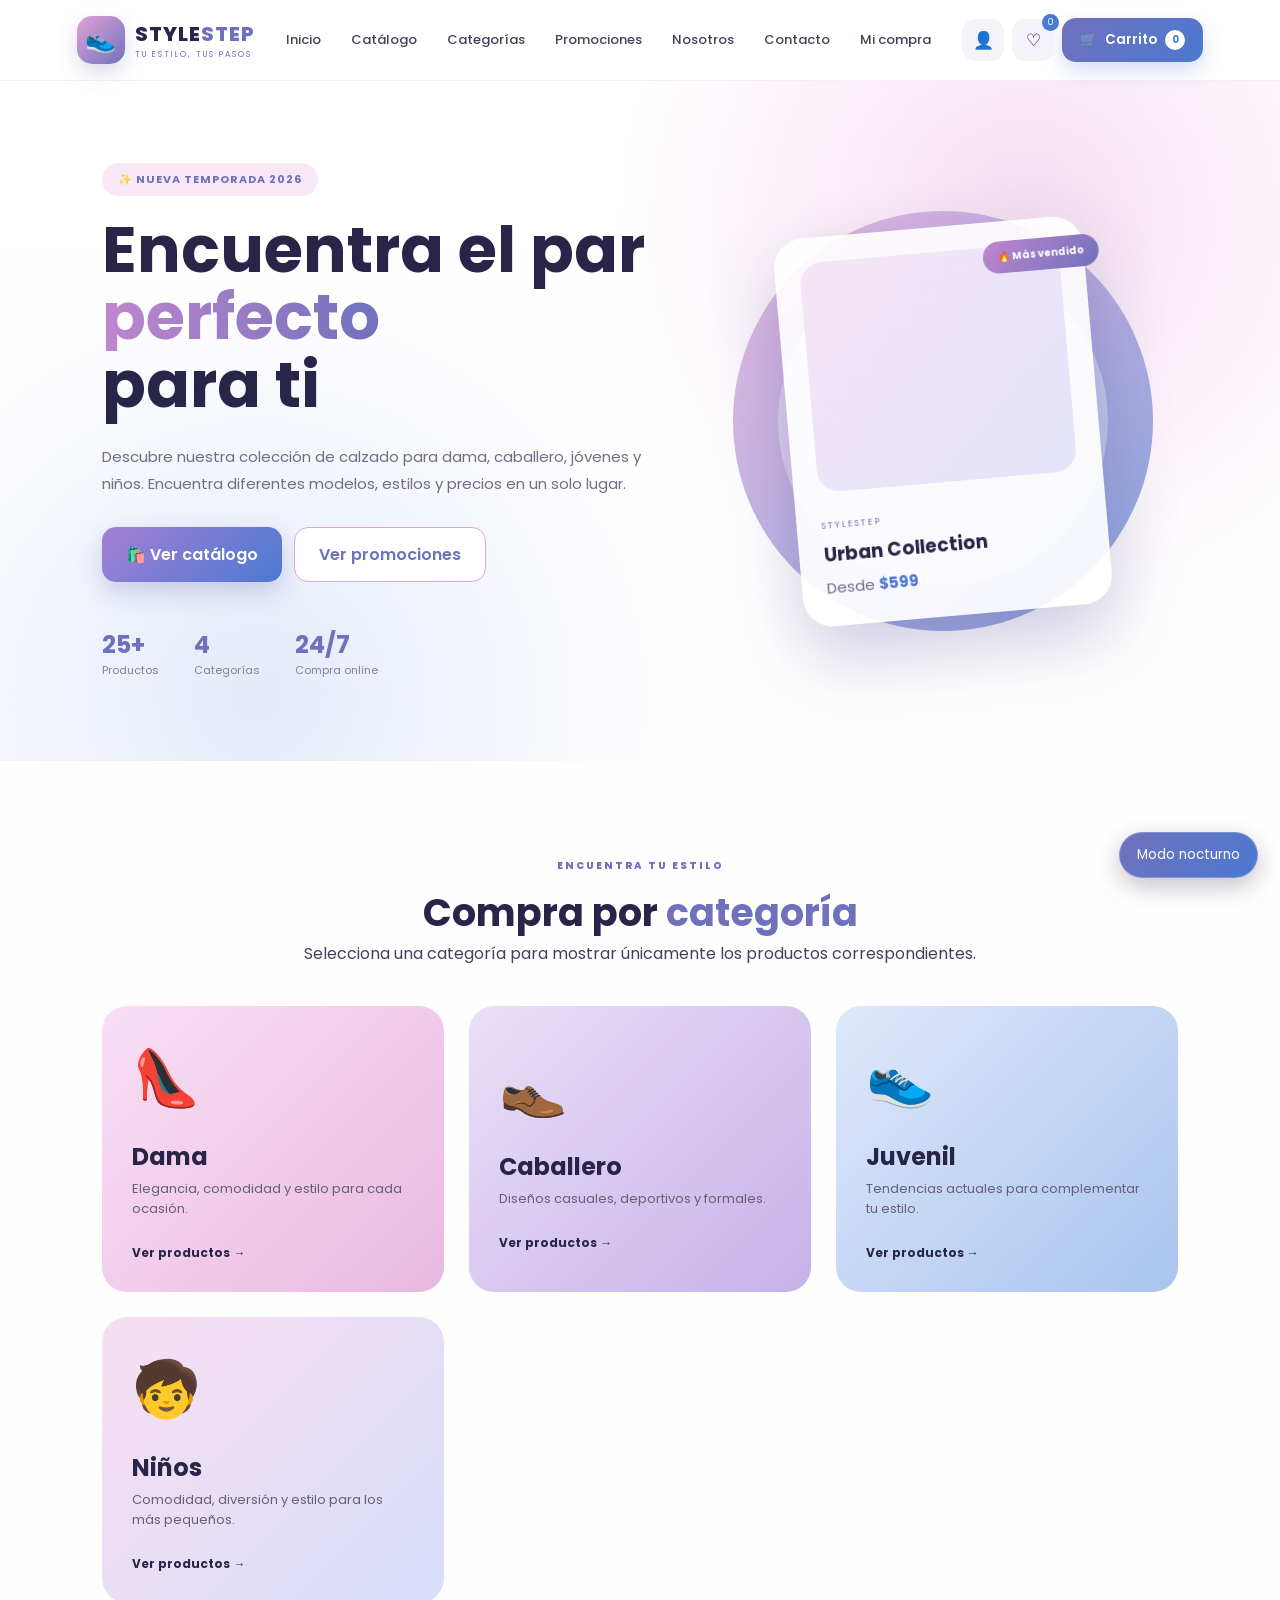
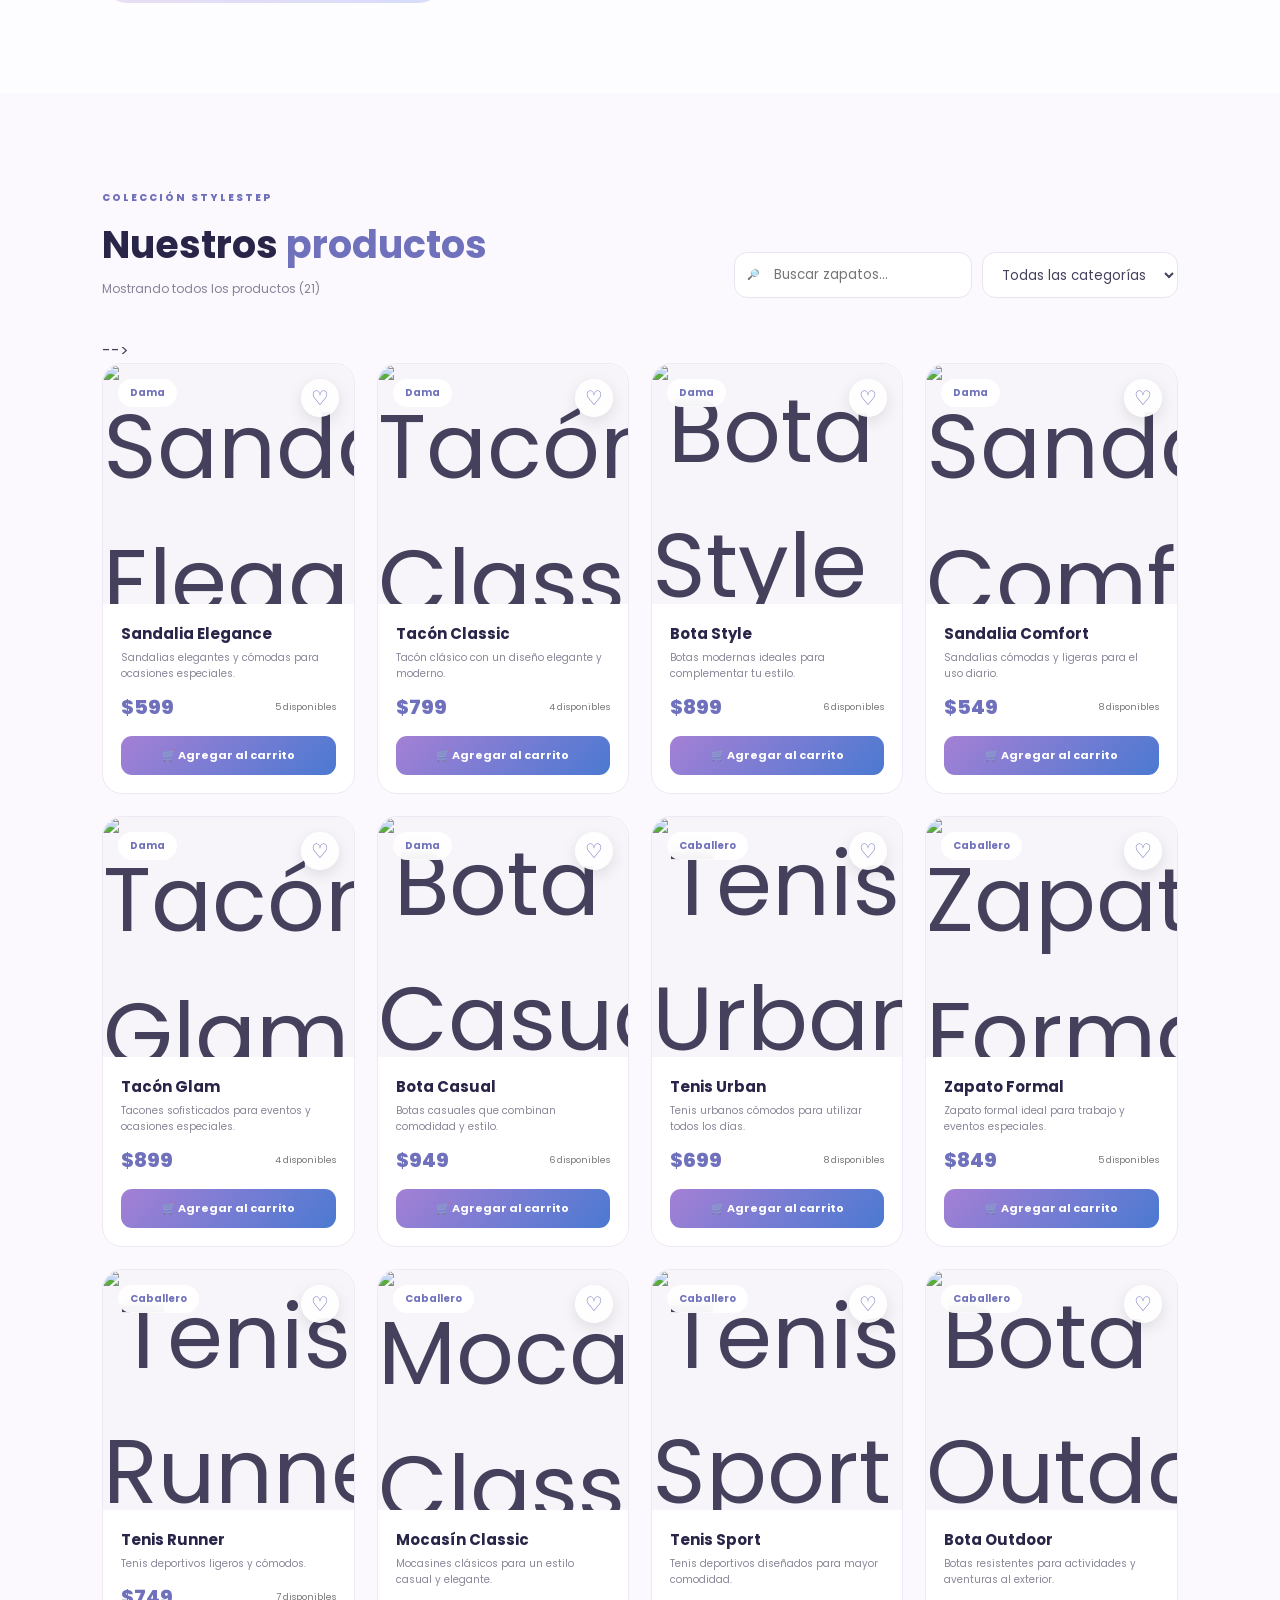
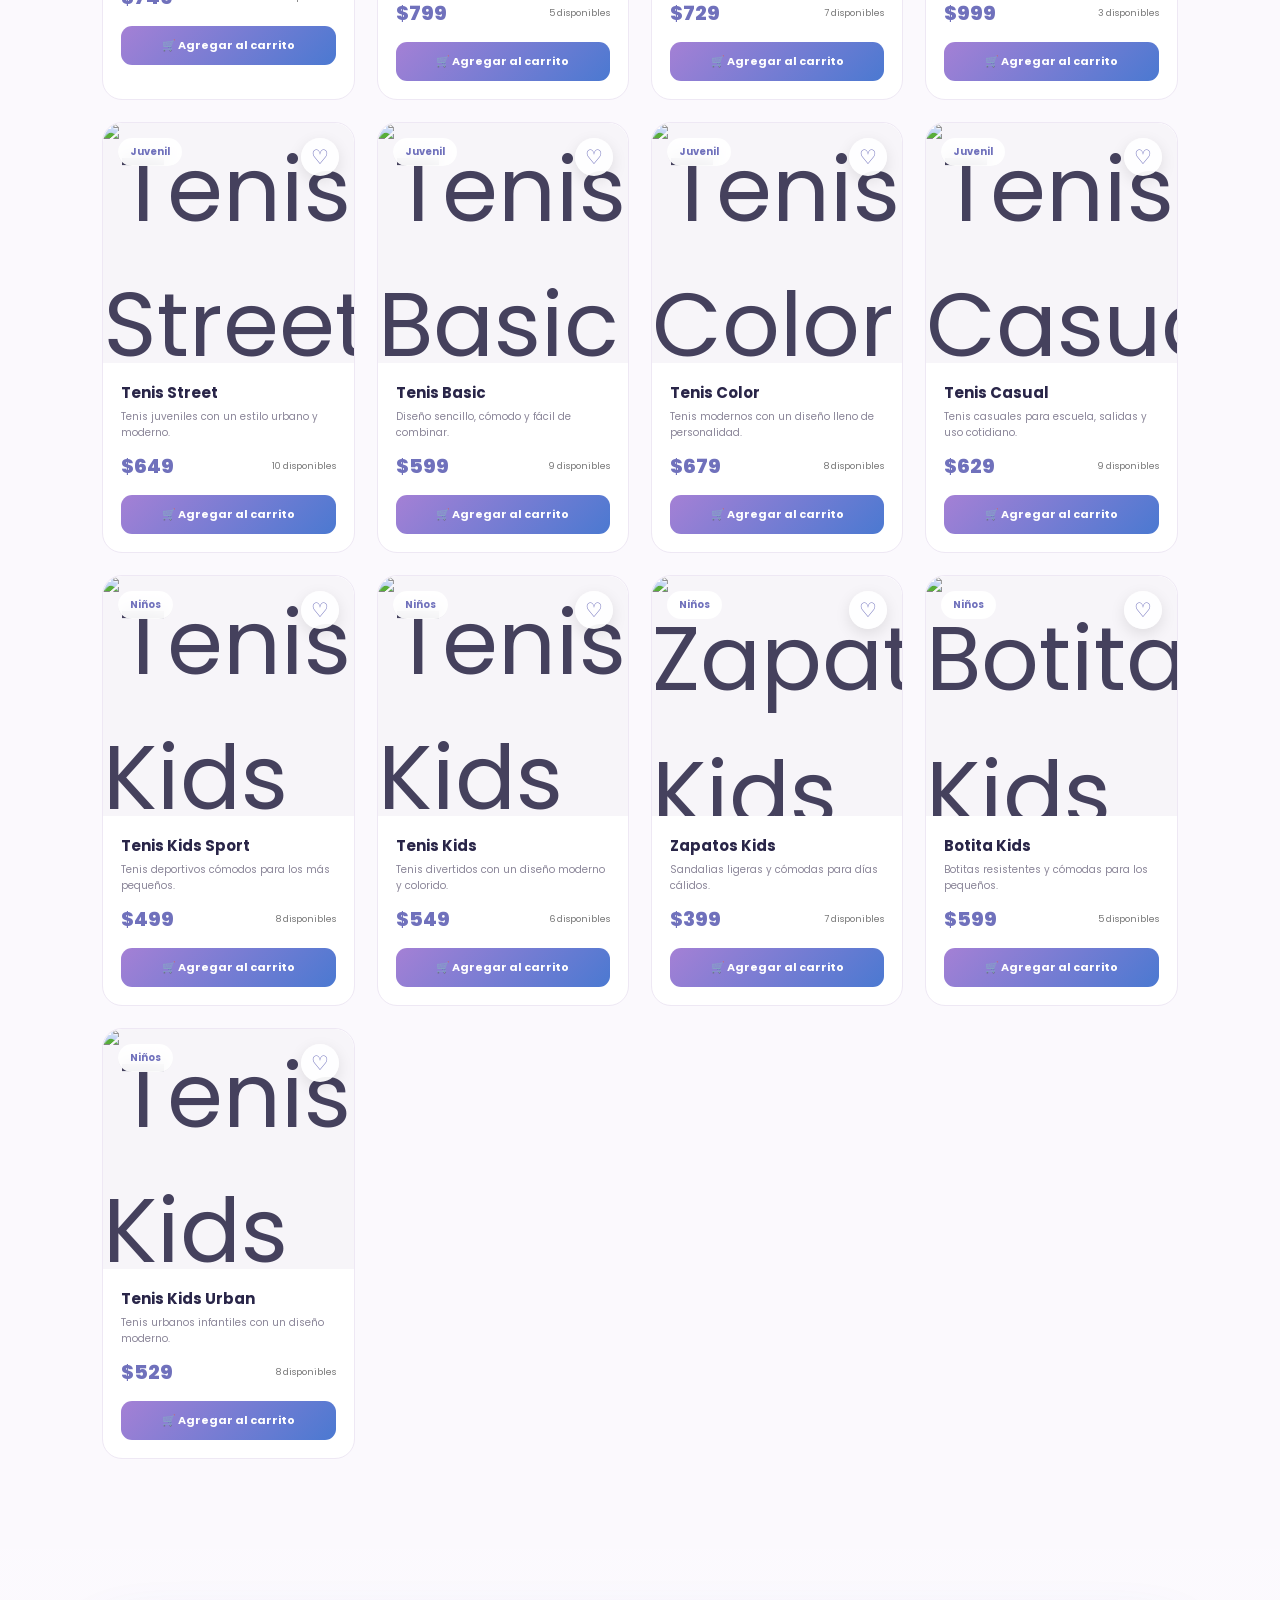
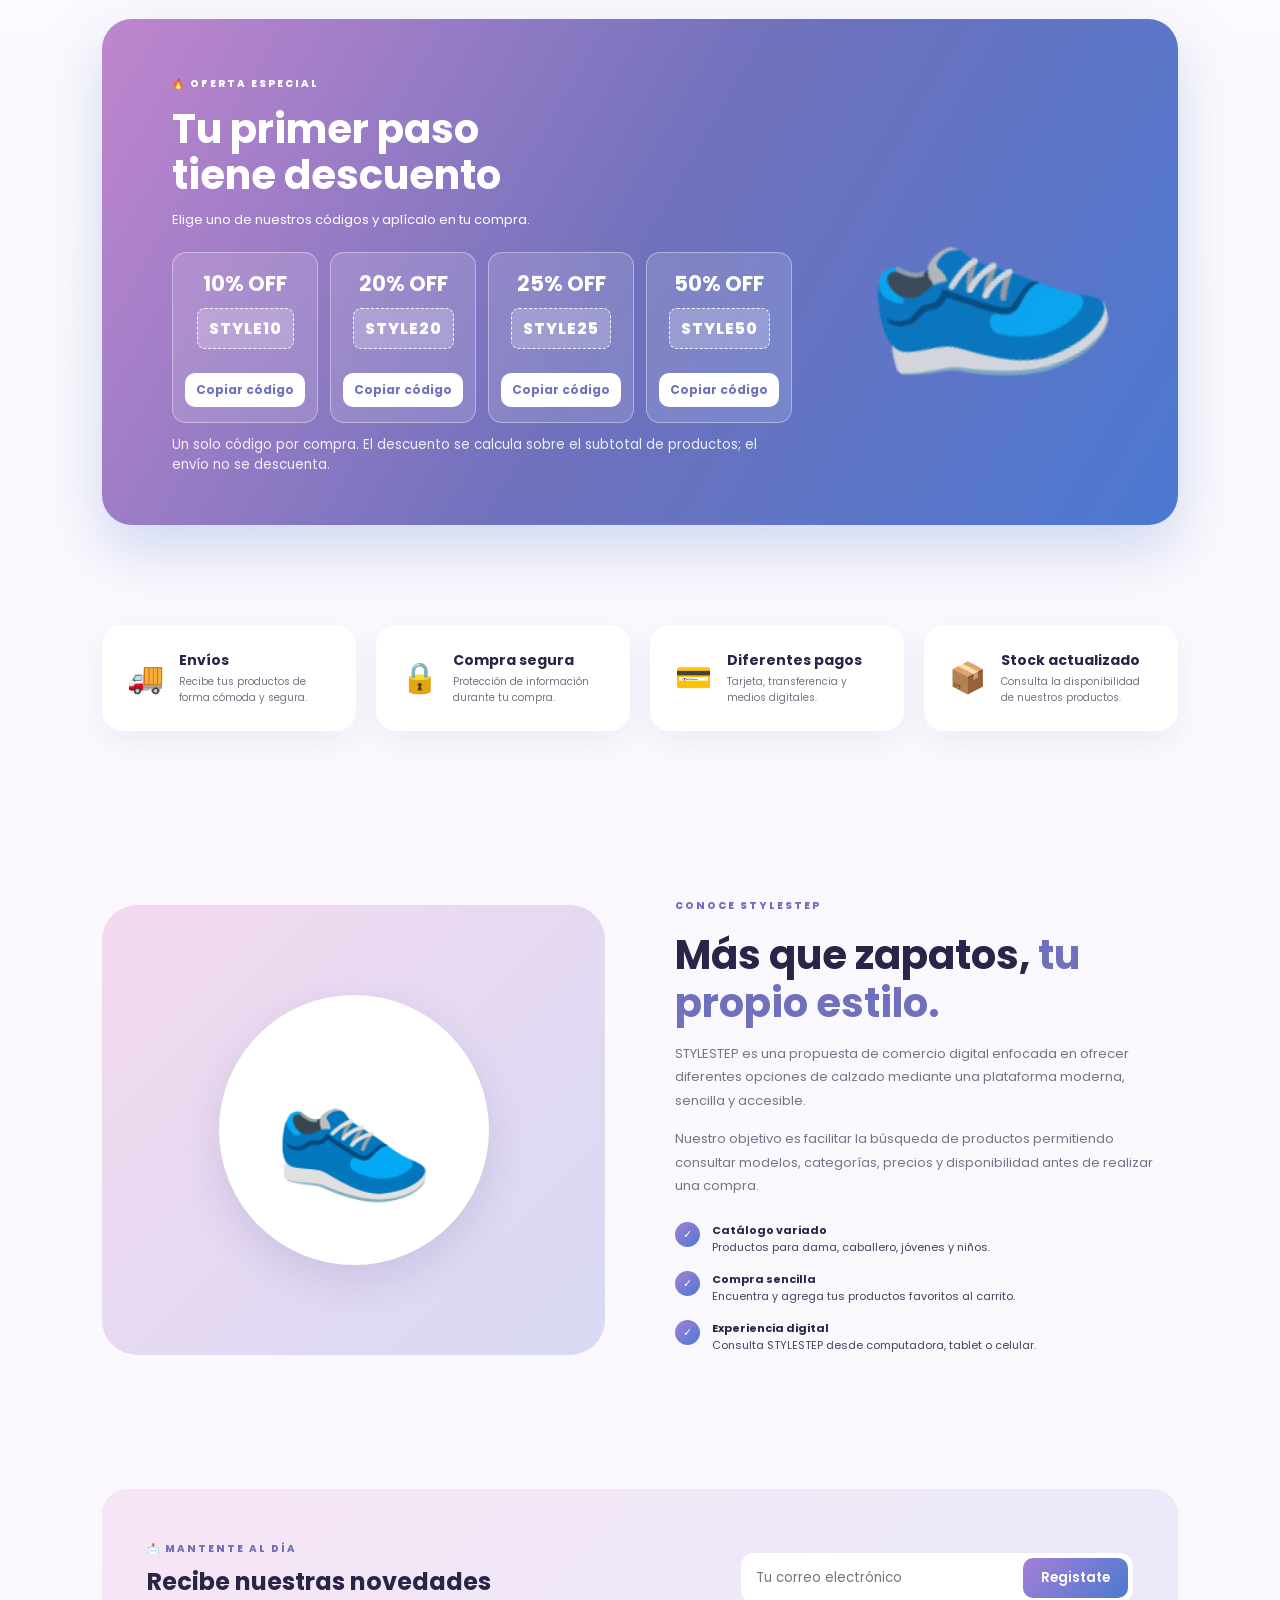
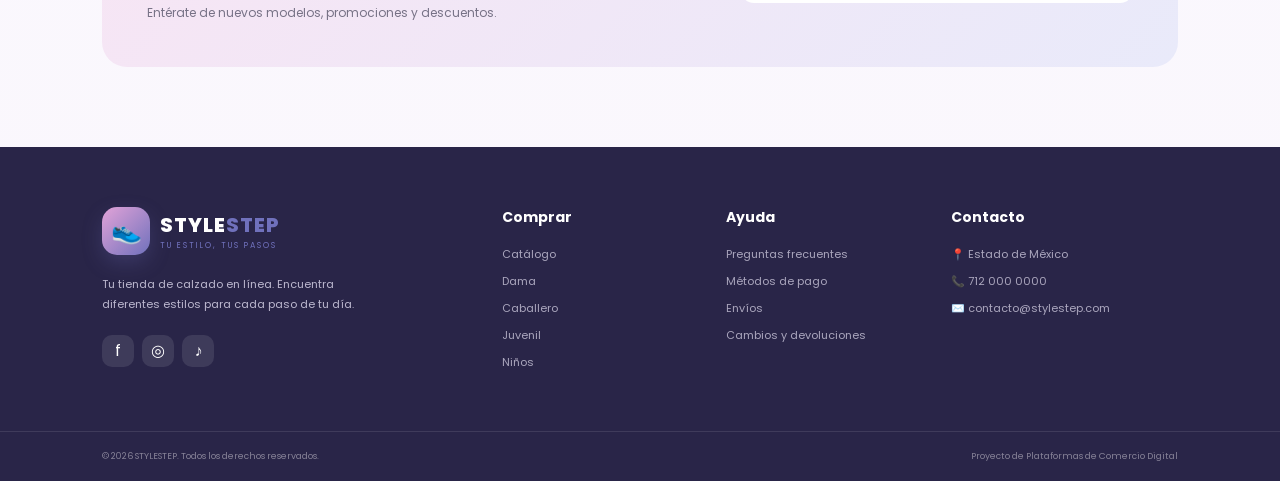
==== commit 309a4c1b: "Anade nnueva actualización" ====
--- a/index.html
+++ b/index.html
@@ -18,6 +18,7 @@
         href="https://fonts.googleapis.com/css2?family=Poppins:wght@300;400;500;600;700;800&display=swap"
         rel="stylesheet"
     >
+    <link rel="stylesheet" href="tema-nocturno.css">
 </head>
 
 <body>
@@ -501,46 +502,39 @@
 
     <div class="promo-content">
 
-        <span>
-            🔥 OFERTA ESPECIAL
-        </span>
+        <span>🔥 OFERTA ESPECIAL</span>
 
         <h2>
-
             Tu primer paso
-
-            <strong>
-                tiene descuento
-            </strong>
-
+            <strong>tiene descuento</strong>
         </h2>
 
-        <p>
-
-            Obtén un
-
-            <b>
-                10% de descuento
-            </b>
-
-            en tu primera compra utilizando
-            nuestro código especial.
-
-        </p>
-
-        <div class="promo-code">
-
-            STYLE10
-
-        </div>
-
-        <button
-            class="btn-white"
-            onclick="copiarCodigo()">
-
-            Copiar código
-
-        </button>
+        <p>Elige uno de nuestros códigos y aplícalo en tu compra.</p>
+
+        <div class="promo-codes">
+            <div class="promo-code-card">
+                <strong>10% OFF</strong>
+                <span class="promo-code">STYLE10</span>
+                <button class="btn-white" type="button" onclick="copiarCodigo('STYLE10')">Copiar código</button>
+            </div>
+            <div class="promo-code-card">
+                <strong>20% OFF</strong>
+                <span class="promo-code">STYLE20</span>
+                <button class="btn-white" type="button" onclick="copiarCodigo('STYLE20')">Copiar código</button>
+            </div>
+            <div class="promo-code-card">
+                <strong>25% OFF</strong>
+                <span class="promo-code">STYLE25</span>
+                <button class="btn-white" type="button" onclick="copiarCodigo('STYLE25')">Copiar código</button>
+            </div>
+            <div class="promo-code-card">
+                <strong>50% OFF</strong>
+                <span class="promo-code">STYLE50</span>
+                <button class="btn-white" type="button" onclick="copiarCodigo('STYLE50')">Copiar código</button>
+            </div>
+        </div>
+
+        <small class="promo-note">Un solo código por compra. El descuento se calcula sobre el subtotal de productos; el envío no se descuenta.</small>
 
     </div>
 
@@ -901,7 +895,6 @@
                 Niños
 
             </a>
-
         </div>
 
         <!-- AYUDA -->
@@ -912,19 +905,19 @@
                 Ayuda
             </h3>
 
-            <a href="#">
+            <a href="ayuda.html#preguntas-frecuentes">
                 Preguntas frecuentes
             </a>
 
-            <a href="#">
+            <a href="ayuda.html#metodos-de-pago">
                 Métodos de pago
             </a>
 
-            <a href="#">
+            <a href="ayuda.html#envios">
                 Envíos
             </a>
 
-            <a href="#">
+            <a href="ayuda.html#cambios-devoluciones">
                 Cambios y devoluciones
             </a>
 
@@ -955,7 +948,6 @@
     <div class="footer-bottom">
 
         <p>
-
             © 2026 STYLESTEP.
             Todos los derechos reservados.
 
@@ -1561,6 +1553,7 @@
 <script src="./script.js?v=102"></script>
 
 
+    <script src="tema-nocturno.js"></script>
 </body>
 
 </html>
--- a/style.css
+++ b/style.css
@@ -4344,3 +4344,50 @@
 .btn-cancelar-pedido { border:1px solid #c43b45; color:#b42318; background:#fff; border-radius:8px; padding:8px 12px; cursor:pointer; font:inherit; font-size:12px; }
 .btn-cancelar-pedido:hover { background:#fff2f2; }
 .sin-pedidos { color:#777; font-size:13px; text-align:center; padding:12px; }
+
+
+/* ==========================================================
+   CÓDIGOS DE OFERTA ESPECIAL
+========================================================== */
+.promo-section .promo-content { position: relative; z-index: 1; }
+.promo-codes {
+    display: grid;
+    grid-template-columns: repeat(4, minmax(110px, 1fr));
+    gap: 12px;
+    margin: 22px 0 12px;
+}
+.promo-code-card {
+    display: flex;
+    flex-direction: column;
+    align-items: center;
+    justify-content: center;
+    gap: 9px;
+    padding: 15px 10px;
+    border: 1px solid rgba(255,255,255,.38);
+    border-radius: 14px;
+    background: rgba(255,255,255,.13);
+    text-align: center;
+}
+.promo-code-card > strong { font-size: 21px; color: #fff; }
+.promo-section .promo-code {
+    display: inline-block;
+    padding: 7px 11px;
+    border: 1px dashed rgba(255,255,255,.85);
+    border-radius: 8px;
+    color: #fff;
+    font-weight: 800;
+    letter-spacing: 1px;
+}
+.promo-section .promo-code-card .btn-white {
+    padding: 8px 11px;
+    font-size: 12px;
+    white-space: nowrap;
+}
+.promo-note { display: block; max-width: 620px; color: rgba(255,255,255,.88); }
+@media (max-width: 760px) {
+    .promo-codes { grid-template-columns: repeat(2, minmax(0, 1fr)); }
+}
+@media (max-width: 380px) {
+    .promo-codes { gap: 8px; }
+    .promo-code-card { padding: 12px 6px; }
+}
--- a/tema-nocturno.css
+++ b/tema-nocturno.css
@@ -0,0 +1,65 @@
+/* Modo nocturno compartido de STYLESTEP */
+body.dark-mode {
+    background: #171521 !important;
+    color: #e9e5f0 !important;
+    color-scheme: dark;
+}
+body.dark-mode :is(header, main, section, article, aside, nav, footer, .card,
+    .product-card, .cart-sidebar, .checkout-container, .checkout-resumen,
+    .tracking-search, .tracking-result, .quick a, .pedido-cuenta,
+    .compra-exitosa, .admin-card, .panel, .form-card, .table-wrap) {
+    background-color: #242132 !important;
+    color: #e9e5f0 !important;
+    border-color: #40394f !important;
+}
+body.dark-mode :is(h1,h2,h3,h4,h5,h6,strong,label, p, li, small, td, th, dt, dd) {
+    color: inherit;
+}
+body.dark-mode :is(a:not(.cart-btn), .menu a, .tracking-back) {
+    color: #d6c2f4;
+}
+body.dark-mode :is(input, select, textarea) {
+    background: #302b40 !important;
+    color: #f4f0fa !important;
+    border-color: #554b68 !important;
+}
+body.dark-mode input::placeholder,
+body.dark-mode textarea::placeholder { color: #b6adc3; }
+body.dark-mode :is(.cart-product, .checkout-producto, .numero-pedido,
+    .checkout-resumen, .tracking-order, .tracking-item, .pedido-cuenta,
+    .empty-cart, .cart-product-image) {
+    background-color: #302b40 !important;
+    color: #e9e5f0 !important;
+}
+body.dark-mode :is(.header, .tracking-header) {
+    background: rgba(31, 27, 43, .96) !important;
+    border-color: #40394f !important;
+}
+body.dark-mode .hero { filter: brightness(.78); }
+body.dark-mode footer { background-color: #171521 !important; color: #d4cddd !important; }
+body.dark-mode :is(table, tr, td, th) { border-color: #494158 !important; }
+body.dark-mode .tracking-body { background: #171521 !important; }
+#themeToggle {
+    position: fixed;
+    right: 22px;
+    bottom: 22px;
+    z-index: 20000;
+    display: inline-flex;
+    align-items: center;
+    gap: 9px;
+    padding: 12px 17px;
+    border: 1px solid rgba(255,255,255,.22);
+    border-radius: 999px;
+    background: linear-gradient(135deg, #7071bc, #4b79d1);
+    color: #fff;
+    font: 600 13px/1.2 inherit;
+    font-family: inherit;
+    box-shadow: 0 8px 24px rgba(20, 15, 40, .25);
+    cursor: pointer;
+    transition: transform .2s ease, box-shadow .2s ease;
+}
+#themeToggle:hover { transform: translateY(-2px); box-shadow: 0 11px 28px rgba(20,15,40,.32); }
+#themeToggle:focus-visible { outline: 3px solid #e2a3d8; outline-offset: 3px; }
+@media (max-width: 550px) {
+    #themeToggle { right: 14px; bottom: 14px; padding: 11px 14px; }
+}
